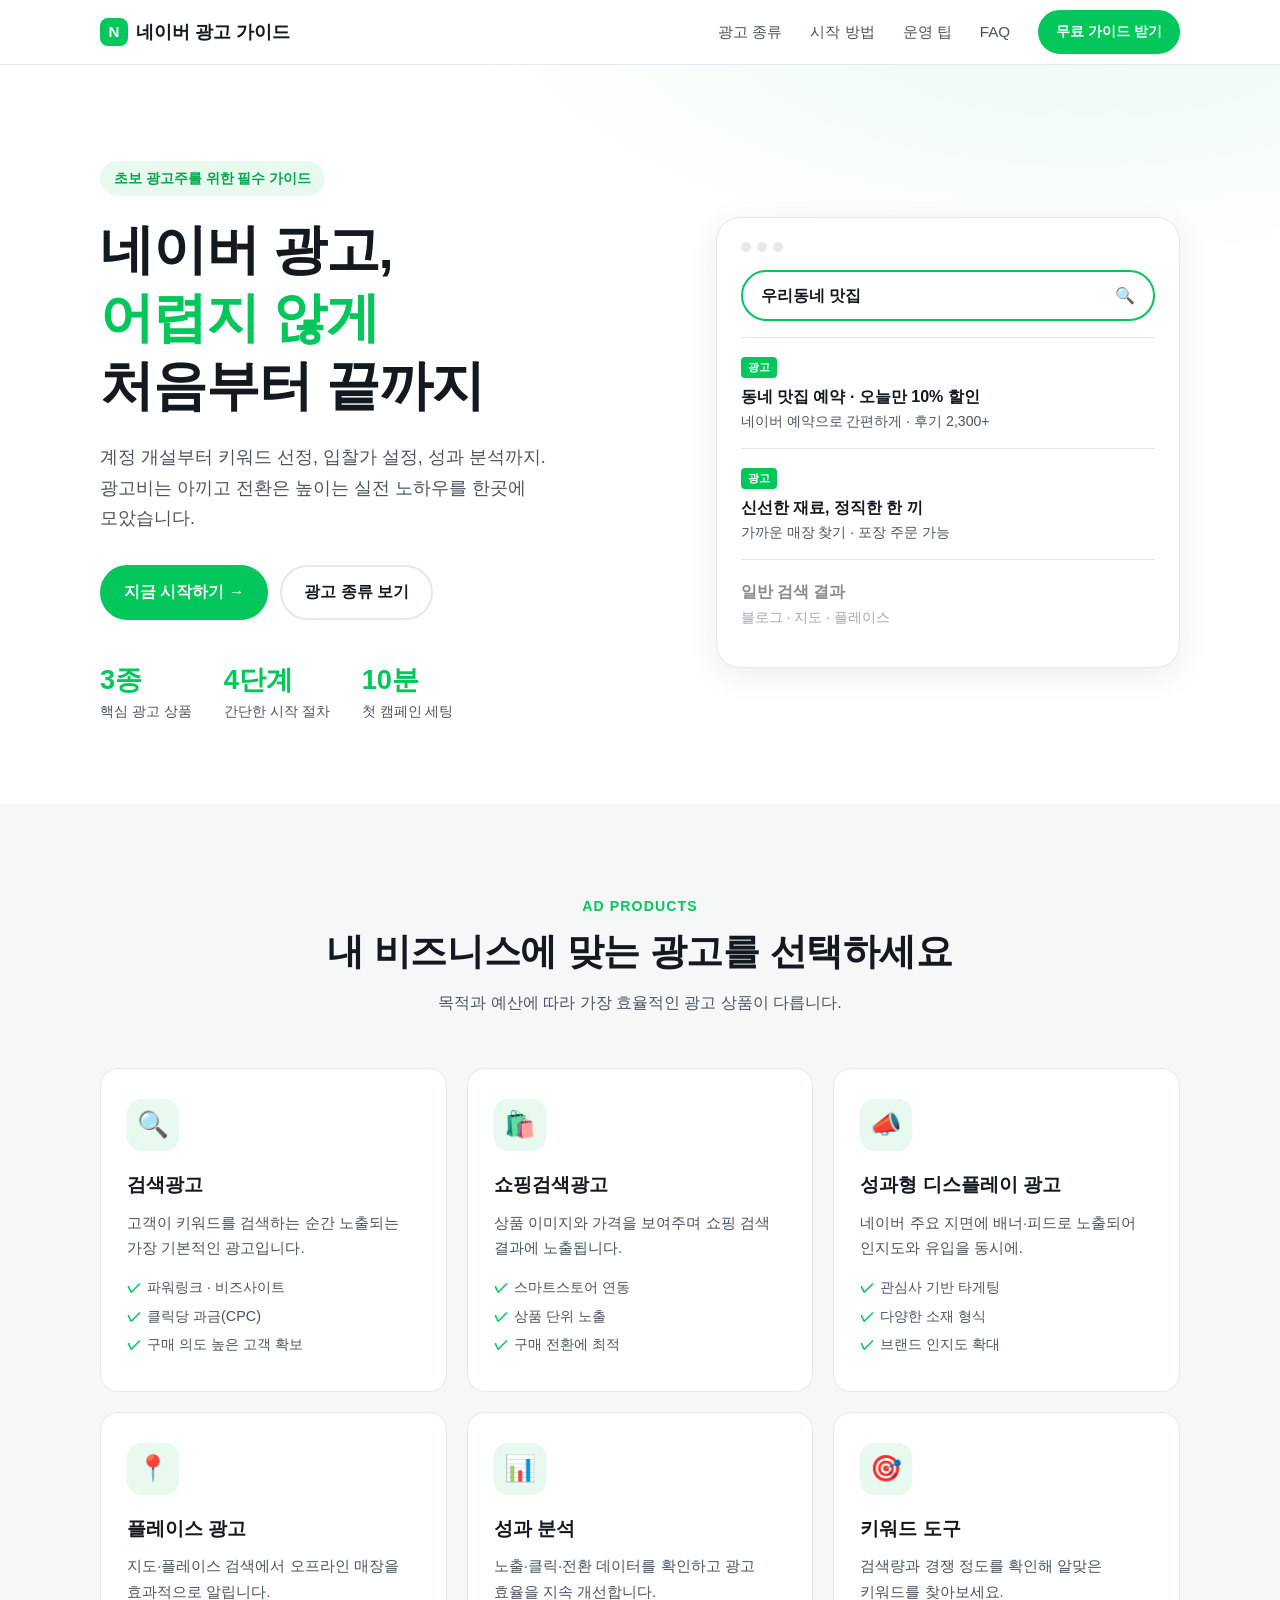
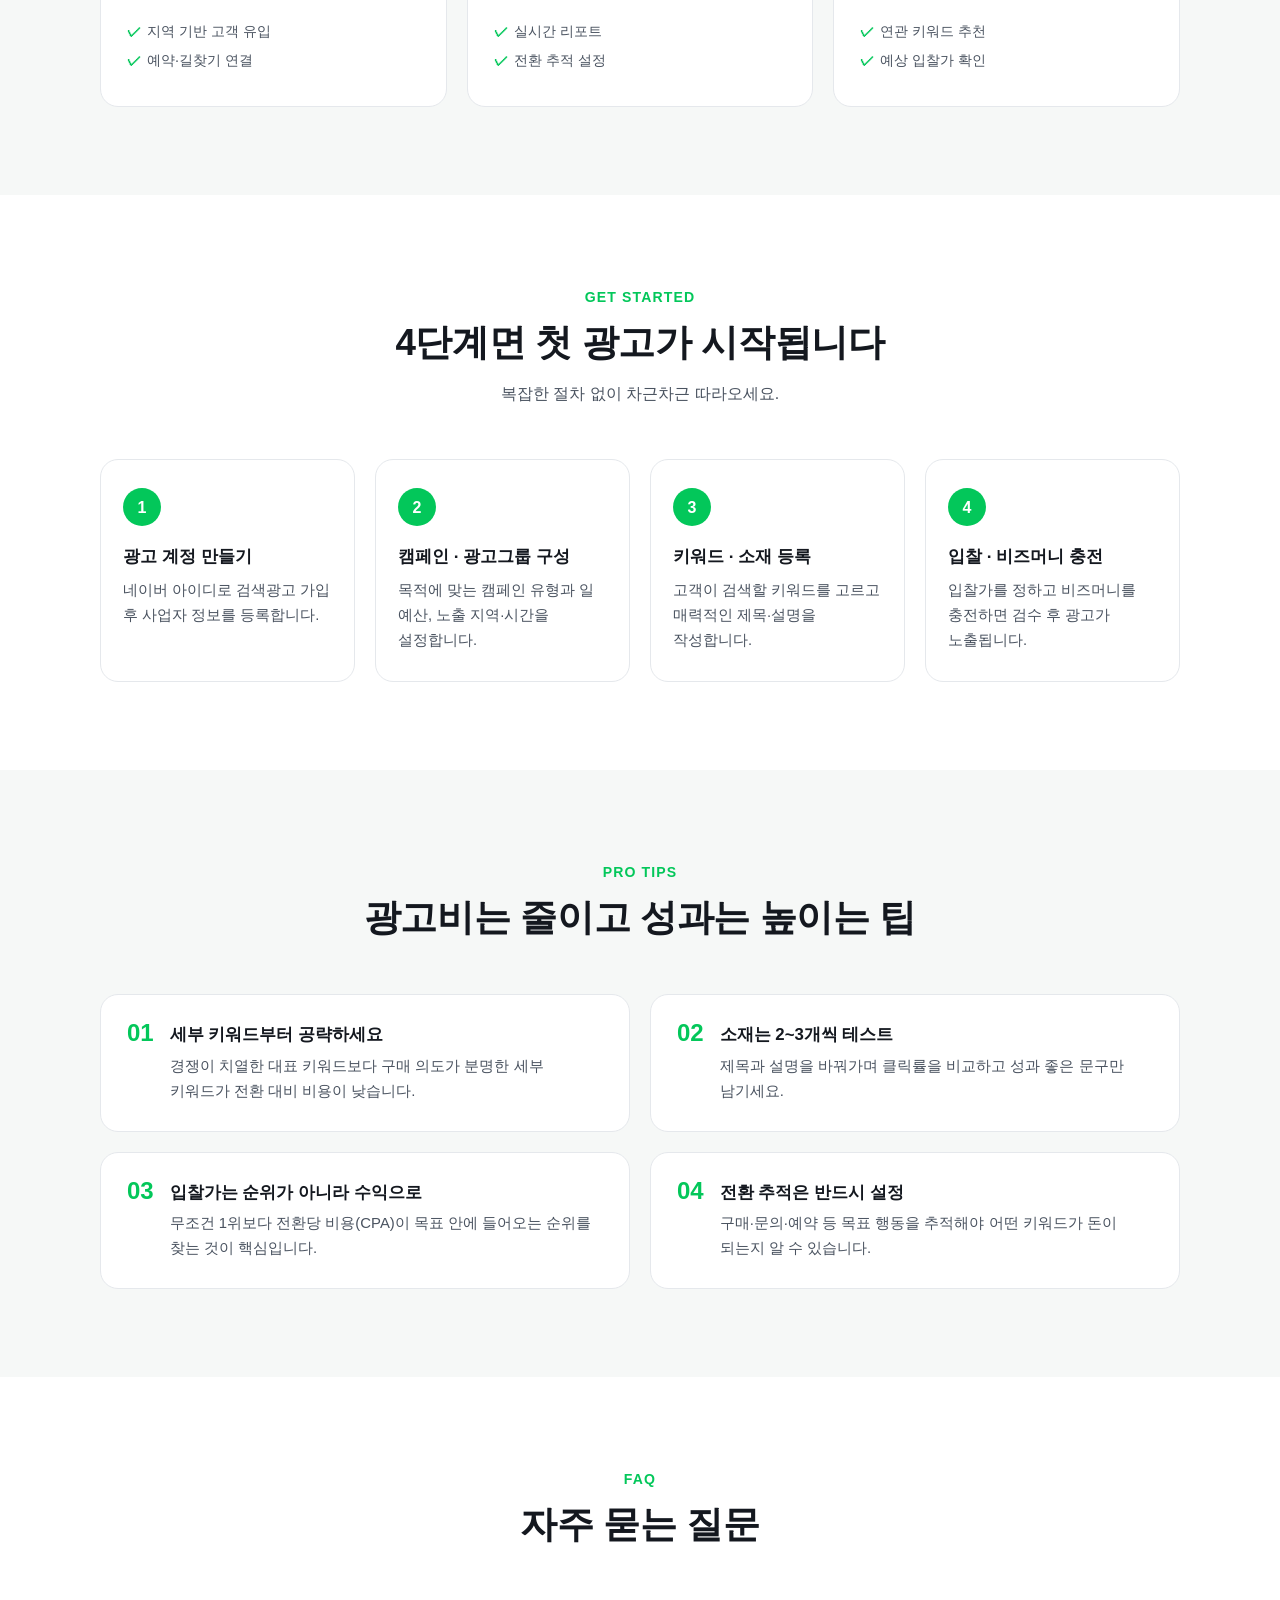
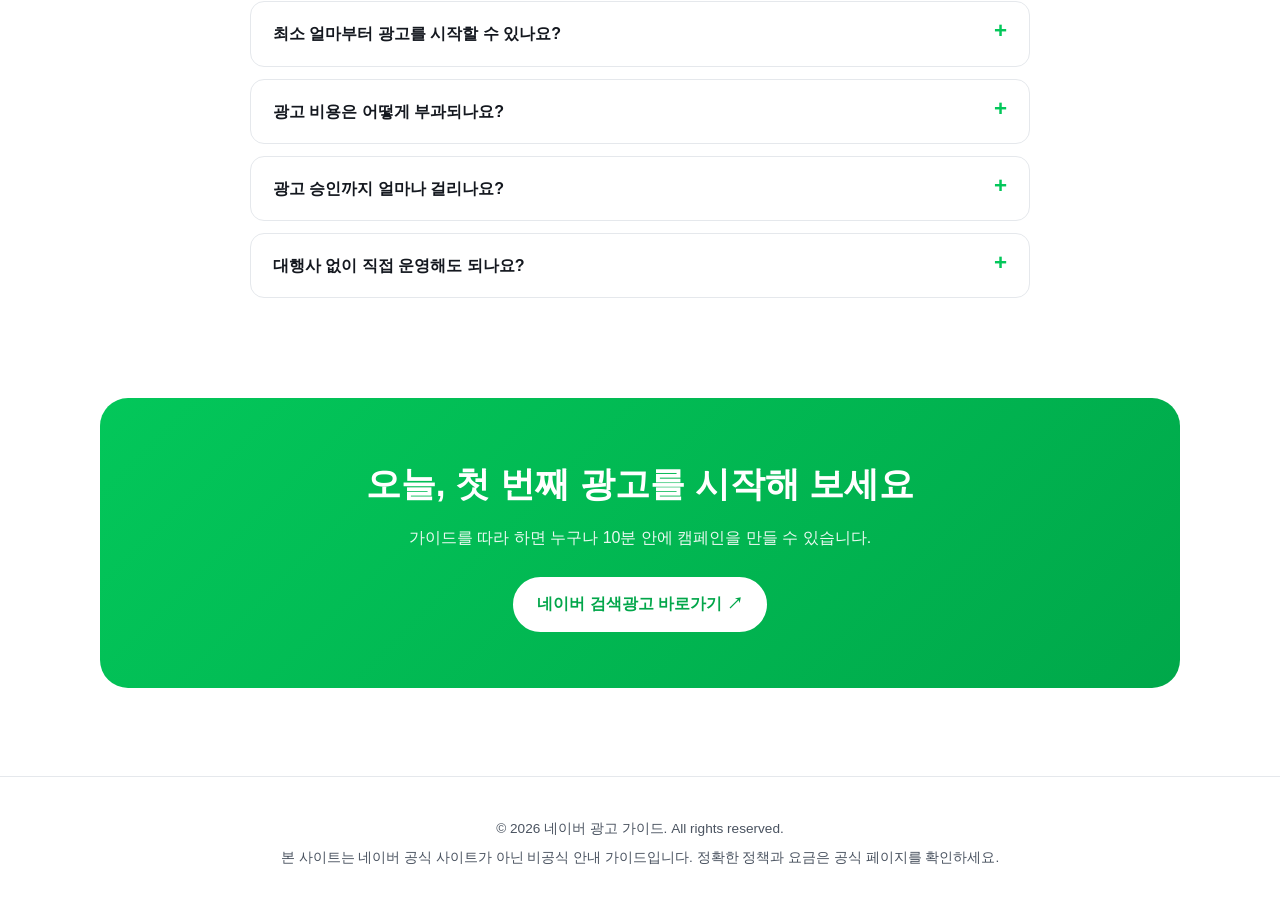
==== index.html @ fa9ff1dc "2nd" ====
<!doctype html>
<html lang="ko">
<head>
  <meta charset="utf-8">
  <meta name="viewport" content="width=device-width, initial-scale=1">
  <title>Naver Ads Guide | 처음 시작하는 광고 마케팅</title>
  <meta name="description" content="검색광고, 쇼핑검색광고, 성과형 디스플레이 광고까지. 네이버 광고를 처음 시작하는 분들을 위한 쉽고 빠른 가이드.">
  <meta property="og:title" content="네이버 광고 가이드">
  <meta property="og:description" content="계정 개설부터 키워드 설정, 입찰, 성과 분석까지 한 번에 정리했습니다.">
  <meta property="og:type" content="website">
  <style>
    :root {
      --green: #03c75a;
      --green-dark: #02a64a;
      --green-soft: #e8f9ef;
      --ink: #14181f;
      --ink-2: #4a5360;
      --line: #e5e8ec;
      --bg: #ffffff;
      --bg-alt: #f6f8f7;
      --card: #ffffff;
      --radius: 18px;
      --shadow: 0 8px 30px rgba(10, 40, 25, .08);
    }
    @media (prefers-color-scheme: dark) {
      :root {
        --green-soft: #0f2a1b;
        --ink: #f1f4f2;
        --ink-2: #aab3ad;
        --line: #26302a;
        --bg: #0d1210;
        --bg-alt: #121a16;
        --card: #161f1a;
        --shadow: 0 8px 30px rgba(0, 0, 0, .4);
      }
    }
    * { box-sizing: border-box; margin: 0; padding: 0; }
    html { scroll-behavior: smooth; scroll-padding-top: 72px; }
    body {
      font-family: -apple-system, BlinkMacSystemFont, "Pretendard", "Apple SD Gothic Neo", "Malgun Gothic", "Noto Sans KR", sans-serif;
      color: var(--ink);
      background: var(--bg);
      line-height: 1.7;
      word-break: keep-all;
      -webkit-font-smoothing: antialiased;
    }
    a { color: inherit; text-decoration: none; }
    .wrap { width: 100%; max-width: 1120px; margin: 0 auto; padding: 0 20px; }
    section { padding: 88px 0; }
    .alt { background: var(--bg-alt); }

    /* Header */
    header {
      position: sticky; top: 0; z-index: 50;
      background: color-mix(in srgb, var(--bg) 88%, transparent);
      backdrop-filter: blur(10px);
      border-bottom: 1px solid var(--line);
    }
    .nav { display: flex; align-items: center; justify-content: space-between; height: 64px; }
    .logo { font-weight: 800; font-size: 1.15rem; display: flex; align-items: center; gap: 8px; }
    .logo i {
      width: 28px; height: 28px; border-radius: 8px; background: var(--green);
      display: grid; place-items: center; color: #fff; font-style: normal; font-weight: 900; font-size: .95rem;
    }
    .menu { display: flex; align-items: center; gap: 28px; font-size: .95rem; color: var(--ink-2); }
    .menu a:hover { color: var(--green); }
    .btn {
      display: inline-flex; align-items: center; justify-content: center; gap: 6px;
      padding: 12px 22px; border-radius: 999px; font-weight: 700; font-size: .98rem;
      background: var(--green); color: #fff; border: 2px solid var(--green);
      transition: transform .15s, background .15s;
    }
    .btn:hover { background: var(--green-dark); border-color: var(--green-dark); transform: translateY(-2px); }
    .btn.ghost { background: transparent; color: var(--ink); border-color: var(--line); }
    .btn.ghost:hover { border-color: var(--green); color: var(--green); background: transparent; }
    .btn.sm { padding: 8px 16px; font-size: .88rem; }
    .toggle { display: none; background: none; border: 0; font-size: 1.6rem; color: var(--ink); cursor: pointer; }

    /* Hero */
    .hero { padding: 96px 0 80px; background:
      radial-gradient(900px 400px at 85% -10%, var(--green-soft), transparent 70%); }
    .hero-grid { display: grid; grid-template-columns: 1.1fr .9fr; gap: 48px; align-items: center; }
    .badge {
      display: inline-block; padding: 6px 14px; border-radius: 999px;
      background: var(--green-soft); color: var(--green-dark);
      font-weight: 700; font-size: .85rem; margin-bottom: 20px;
    }
    @media (prefers-color-scheme: dark) { .badge { color: var(--green); } }
    h1 { font-size: clamp(2rem, 5vw, 3.4rem); line-height: 1.25; letter-spacing: -.02em; font-weight: 800; }
    h1 em { font-style: normal; color: var(--green); }
    .lead { margin: 22px 0 32px; font-size: 1.12rem; color: var(--ink-2); max-width: 520px; }
    .cta { display: flex; flex-wrap: wrap; gap: 12px; }
    .stats { display: flex; gap: 32px; margin-top: 44px; flex-wrap: wrap; }
    .stats b { display: block; font-size: 1.7rem; color: var(--green); line-height: 1.2; }
    .stats span { font-size: .88rem; color: var(--ink-2); }

    .mock {
      background: var(--card); border: 1px solid var(--line); border-radius: 24px;
      box-shadow: var(--shadow); padding: 24px;
    }
    .mock-bar { display: flex; gap: 6px; margin-bottom: 18px; }
    .mock-bar span { width: 10px; height: 10px; border-radius: 50%; background: var(--line); }
    .search {
      display: flex; align-items: center; gap: 10px; border: 2px solid var(--green);
      border-radius: 999px; padding: 10px 18px; font-weight: 600; margin-bottom: 16px;
    }
    .search i { margin-left: auto; color: var(--green); font-style: normal; }
    .ad { padding: 14px 0; border-top: 1px solid var(--line); }
    .ad small { display: inline-block; font-size: .7rem; font-weight: 700; color: #fff; background: var(--green); padding: 1px 7px; border-radius: 4px; margin-right: 6px; }
    .ad strong { display: block; margin-top: 4px; }
    .ad p { font-size: .88rem; color: var(--ink-2); }
    .ad.dim strong, .ad.dim p { opacity: .5; }

    /* Section heads */
    .head { text-align: center; max-width: 640px; margin: 0 auto 52px; }
    .head .tag { color: var(--green); font-weight: 800; font-size: .88rem; letter-spacing: .08em; }
    .head h2 { font-size: clamp(1.6rem, 3.6vw, 2.3rem); line-height: 1.35; margin: 8px 0 12px; letter-spacing: -.01em; }
    .head p { color: var(--ink-2); }

    /* Cards */
    .grid3 { display: grid; grid-template-columns: repeat(3, 1fr); gap: 20px; }
    .card {
      background: var(--card); border: 1px solid var(--line); border-radius: var(--radius);
      padding: 30px 26px; transition: transform .2s, box-shadow .2s, border-color .2s;
    }
    .card:hover { transform: translateY(-6px); box-shadow: var(--shadow); border-color: var(--green); }
    .icon {
      width: 52px; height: 52px; border-radius: 14px; background: var(--green-soft);
      display: grid; place-items: center; font-size: 1.6rem; margin-bottom: 18px;
    }
    .card h3 { font-size: 1.2rem; margin-bottom: 8px; }
    .card p { color: var(--ink-2); font-size: .95rem; }
    .card ul { margin-top: 14px; list-style: none; font-size: .9rem; color: var(--ink-2); }
    .card li { padding-left: 20px; position: relative; margin-bottom: 4px; }
    .card li::before { content: "✓"; position: absolute; left: 0; color: var(--green); font-weight: 800; }

    /* Steps */
    .steps { display: grid; grid-template-columns: repeat(4, 1fr); gap: 20px; counter-reset: s; }
    .step { position: relative; padding: 28px 22px; border-radius: var(--radius); background: var(--card); border: 1px solid var(--line); }
    .step::before {
      counter-increment: s; content: counter(s);
      width: 38px; height: 38px; border-radius: 50%; background: var(--green); color: #fff;
      display: grid; place-items: center; font-weight: 800; margin-bottom: 16px;
    }
    .step h3 { font-size: 1.08rem; margin-bottom: 6px; }
    .step p { font-size: .92rem; color: var(--ink-2); }

    /* Tips */
    .tips { display: grid; grid-template-columns: repeat(2, 1fr); gap: 20px; }
    .tip { display: flex; gap: 16px; padding: 26px; border-radius: var(--radius); background: var(--card); border: 1px solid var(--line); }
    .tip b { color: var(--green); font-size: 1.5rem; line-height: 1; }
    .tip h3 { font-size: 1.05rem; margin-bottom: 4px; }
    .tip p { font-size: .93rem; color: var(--ink-2); }

    /* FAQ */
    .faq { max-width: 780px; margin: 0 auto; }
    details { background: var(--card); border: 1px solid var(--line); border-radius: 14px; margin-bottom: 12px; padding: 0 22px; }
    summary { cursor: pointer; padding: 18px 0; font-weight: 700; list-style: none; display: flex; justify-content: space-between; gap: 12px; }
    summary::-webkit-details-marker { display: none; }
    summary::after { content: "+"; color: var(--green); font-size: 1.4rem; line-height: 1; }
    details[open] summary::after { content: "−"; }
    details p { padding-bottom: 18px; color: var(--ink-2); font-size: .95rem; }

    /* CTA band */
    .band {
      background: linear-gradient(135deg, var(--green), #00a84a); color: #fff;
      border-radius: 28px; padding: 56px 32px; text-align: center;
    }
    .band h2 { font-size: clamp(1.5rem, 3.4vw, 2.2rem); margin-bottom: 10px; }
    .band p { opacity: .92; margin-bottom: 26px; }
    .band .btn { background: #fff; color: var(--green-dark); border-color: #fff; }

    footer { padding: 40px 0; border-top: 1px solid var(--line); color: var(--ink-2); font-size: .85rem; text-align: center; }
    footer p + p { margin-top: 6px; }

    /* Tablet */
    @media (max-width: 960px) {
      section { padding: 68px 0; }
      .hero-grid { grid-template-columns: 1fr; }
      .grid3 { grid-template-columns: repeat(2, 1fr); }
      .steps { grid-template-columns: repeat(2, 1fr); }
    }
    /* Mobile */
    @media (max-width: 640px) {
      section { padding: 52px 0; }
      .hero { padding: 56px 0 48px; }
      .toggle { display: block; }
      .menu {
        display: none; position: absolute; top: 64px; left: 0; right: 0;
        flex-direction: column; align-items: stretch; gap: 0;
        background: var(--bg); border-bottom: 1px solid var(--line); padding: 8px 20px 16px;
      }
      .menu.open { display: flex; }
      .menu a { padding: 12px 0; }
      .grid3, .steps, .tips { grid-template-columns: 1fr; }
      .stats { gap: 22px; }
      .cta .btn { flex: 1 1 100%; }
      .band { padding: 40px 20px; border-radius: 20px; }
    }
    @media (prefers-reduced-motion: reduce) { * { transition: none !important; scroll-behavior: auto !important; } }
  </style>
</head>
<body>

<header>
  <div class="wrap nav">
    <a class="logo" href="#top"><i>N</i> 네이버 광고 가이드</a>
    <button class="toggle" aria-label="메뉴 열기" aria-expanded="false" id="toggle">☰</button>
    <nav class="menu" id="menu">
      <a href="#types">광고 종류</a>
      <a href="#steps">시작 방법</a>
      <a href="#tips">운영 팁</a>
      <a href="#faq">FAQ</a>
      <a class="btn sm" href="#start">무료 가이드 받기</a>
    </nav>
  </div>
</header>

<main id="top">
  <section class="hero">
    <div class="wrap hero-grid">
      <div>
        <span class="badge">초보 광고주를 위한 필수 가이드</span>
        <h1>네이버 광고,<br><em>어렵지 않게</em><br>처음부터 끝까지</h1>
        <p class="lead">계정 개설부터 키워드 선정, 입찰가 설정, 성과 분석까지. 광고비는 아끼고 전환은 높이는 실전 노하우를 한곳에 모았습니다.</p>
        <div class="cta">
          <a class="btn" href="#steps">지금 시작하기 →</a>
          <a class="btn ghost" href="#types">광고 종류 보기</a>
        </div>
        <div class="stats">
          <div><b>3종</b><span>핵심 광고 상품</span></div>
          <div><b>4단계</b><span>간단한 시작 절차</span></div>
          <div><b>10분</b><span>첫 캠페인 세팅</span></div>
        </div>
      </div>
      <div class="mock" aria-hidden="true">
        <div class="mock-bar"><span></span><span></span><span></span></div>
        <div class="search">우리동네 맛집 <i>🔍</i></div>
        <div class="ad"><small>광고</small><strong>동네 맛집 예약 · 오늘만 10% 할인</strong><p>네이버 예약으로 간편하게 · 후기 2,300+</p></div>
        <div class="ad"><small>광고</small><strong>신선한 재료, 정직한 한 끼</strong><p>가까운 매장 찾기 · 포장 주문 가능</p></div>
        <div class="ad dim"><strong>일반 검색 결과</strong><p>블로그 · 지도 · 플레이스</p></div>
      </div>
    </div>
  </section>

  <section id="types" class="alt">
    <div class="wrap">
      <div class="head">
        <span class="tag">AD PRODUCTS</span>
        <h2>내 비즈니스에 맞는 광고를 선택하세요</h2>
        <p>목적과 예산에 따라 가장 효율적인 광고 상품이 다릅니다.</p>
      </div>
      <div class="grid3">
        <article class="card">
          <div class="icon">🔍</div>
          <h3>검색광고</h3>
          <p>고객이 키워드를 검색하는 순간 노출되는 가장 기본적인 광고입니다.</p>
          <ul><li>파워링크 · 비즈사이트</li><li>클릭당 과금(CPC)</li><li>구매 의도 높은 고객 확보</li></ul>
        </article>
        <article class="card">
          <div class="icon">🛍️</div>
          <h3>쇼핑검색광고</h3>
          <p>상품 이미지와 가격을 보여주며 쇼핑 검색 결과에 노출됩니다.</p>
          <ul><li>스마트스토어 연동</li><li>상품 단위 노출</li><li>구매 전환에 최적</li></ul>
        </article>
        <article class="card">
          <div class="icon">📣</div>
          <h3>성과형 디스플레이 광고</h3>
          <p>네이버 주요 지면에 배너·피드로 노출되어 인지도와 유입을 동시에.</p>
          <ul><li>관심사 기반 타게팅</li><li>다양한 소재 형식</li><li>브랜드 인지도 확대</li></ul>
        </article>
        <article class="card">
          <div class="icon">📍</div>
          <h3>플레이스 광고</h3>
          <p>지도·플레이스 검색에서 오프라인 매장을 효과적으로 알립니다.</p>
          <ul><li>지역 기반 고객 유입</li><li>예약·길찾기 연결</li></ul>
        </article>
        <article class="card">
          <div class="icon">📊</div>
          <h3>성과 분석</h3>
          <p>노출·클릭·전환 데이터를 확인하고 광고 효율을 지속 개선합니다.</p>
          <ul><li>실시간 리포트</li><li>전환 추적 설정</li></ul>
        </article>
        <article class="card">
          <div class="icon">🎯</div>
          <h3>키워드 도구</h3>
          <p>검색량과 경쟁 정도를 확인해 알맞은 키워드를 찾아보세요.</p>
          <ul><li>연관 키워드 추천</li><li>예상 입찰가 확인</li></ul>
        </article>
      </div>
    </div>
  </section>

  <section id="steps">
    <div class="wrap">
      <div class="head">
        <span class="tag">GET STARTED</span>
        <h2>4단계면 첫 광고가 시작됩니다</h2>
        <p>복잡한 절차 없이 차근차근 따라오세요.</p>
      </div>
      <div class="steps">
        <div class="step"><h3>광고 계정 만들기</h3><p>네이버 아이디로 검색광고 가입 후 사업자 정보를 등록합니다.</p></div>
        <div class="step"><h3>캠페인 · 광고그룹 구성</h3><p>목적에 맞는 캠페인 유형과 일 예산, 노출 지역·시간을 설정합니다.</p></div>
        <div class="step"><h3>키워드 · 소재 등록</h3><p>고객이 검색할 키워드를 고르고 매력적인 제목·설명을 작성합니다.</p></div>
        <div class="step"><h3>입찰 · 비즈머니 충전</h3><p>입찰가를 정하고 비즈머니를 충전하면 검수 후 광고가 노출됩니다.</p></div>
      </div>
    </div>
  </section>

  <section id="tips" class="alt">
    <div class="wrap">
      <div class="head">
        <span class="tag">PRO TIPS</span>
        <h2>광고비는 줄이고 성과는 높이는 팁</h2>
      </div>
      <div class="tips">
        <div class="tip"><b>01</b><div><h3>세부 키워드부터 공략하세요</h3><p>경쟁이 치열한 대표 키워드보다 구매 의도가 분명한 세부 키워드가 전환 대비 비용이 낮습니다.</p></div></div>
        <div class="tip"><b>02</b><div><h3>소재는 2~3개씩 테스트</h3><p>제목과 설명을 바꿔가며 클릭률을 비교하고 성과 좋은 문구만 남기세요.</p></div></div>
        <div class="tip"><b>03</b><div><h3>입찰가는 순위가 아니라 수익으로</h3><p>무조건 1위보다 전환당 비용(CPA)이 목표 안에 들어오는 순위를 찾는 것이 핵심입니다.</p></div></div>
        <div class="tip"><b>04</b><div><h3>전환 추적은 반드시 설정</h3><p>구매·문의·예약 등 목표 행동을 추적해야 어떤 키워드가 돈이 되는지 알 수 있습니다.</p></div></div>
      </div>
    </div>
  </section>

  <section id="faq">
    <div class="wrap">
      <div class="head">
        <span class="tag">FAQ</span>
        <h2>자주 묻는 질문</h2>
      </div>
      <div class="faq">
        <details><summary>최소 얼마부터 광고를 시작할 수 있나요?</summary><p>일 예산을 직접 설정할 수 있어 소액으로도 시작할 수 있습니다. 비즈머니 충전 최소 금액과 상품별 조건은 네이버 광고 공식 안내에서 확인해 주세요.</p></details>
        <details><summary>광고 비용은 어떻게 부과되나요?</summary><p>검색광고는 일반적으로 광고가 클릭될 때만 비용이 발생하는 CPC 방식입니다. 노출만으로는 비용이 청구되지 않습니다.</p></details>
        <details><summary>광고 승인까지 얼마나 걸리나요?</summary><p>등록한 소재는 검수를 거쳐 노출됩니다. 업종이나 문구에 따라 소요 시간이 다를 수 있습니다.</p></details>
        <details><summary>대행사 없이 직접 운영해도 되나요?</summary><p>충분히 가능합니다. 이 가이드의 기본 절차를 따라 작게 시작하고, 데이터를 보며 점차 확장해 보세요.</p></details>
      </div>
    </div>
  </section>

  <section id="start" style="padding-top:0">
    <div class="wrap">
      <div class="band">
        <h2>오늘, 첫 번째 광고를 시작해 보세요</h2>
        <p>가이드를 따라 하면 누구나 10분 안에 캠페인을 만들 수 있습니다.</p>
        <a class="btn" href="https://searchad.naver.com" target="_blank" rel="noopener">네이버 검색광고 바로가기 ↗</a>
      </div>
    </div>
  </section>
</main>

<footer>
  <div class="wrap">
    <p>© 2026 네이버 광고 가이드. All rights reserved.</p>
    <p>본 사이트는 네이버 공식 사이트가 아닌 비공식 안내 가이드입니다. 정확한 정책과 요금은 공식 페이지를 확인하세요.</p>
  </div>
</footer>

<script>
  const t = document.getElementById('toggle'), m = document.getElementById('menu');
  t.addEventListener('click', () => {
    const open = m.classList.toggle('open');
    t.setAttribute('aria-expanded', open);
    t.textContent = open ? '✕' : '☰';
  });
  m.addEventListener('click', e => {
    if (e.target.tagName === 'A') { m.classList.remove('open'); t.textContent = '☰'; t.setAttribute('aria-expanded', false); }
  });
</script>
</body>
</html>
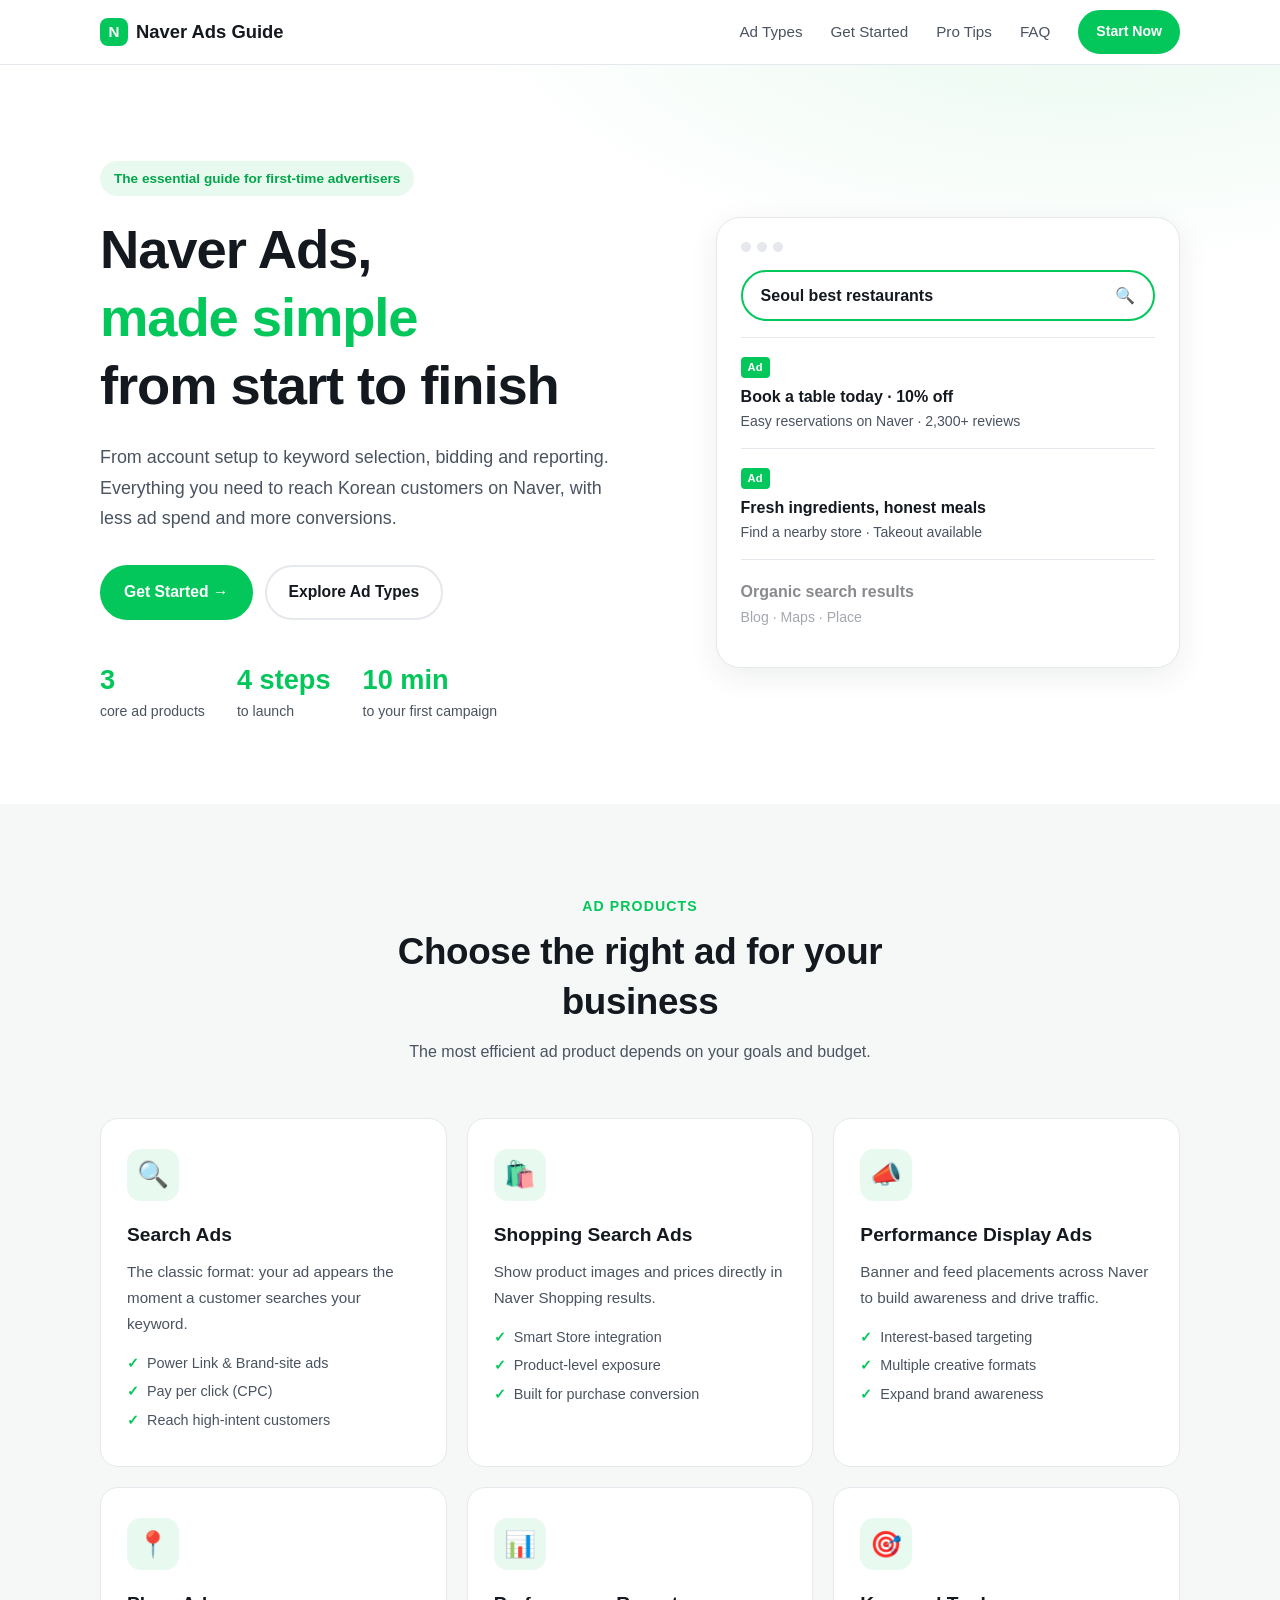
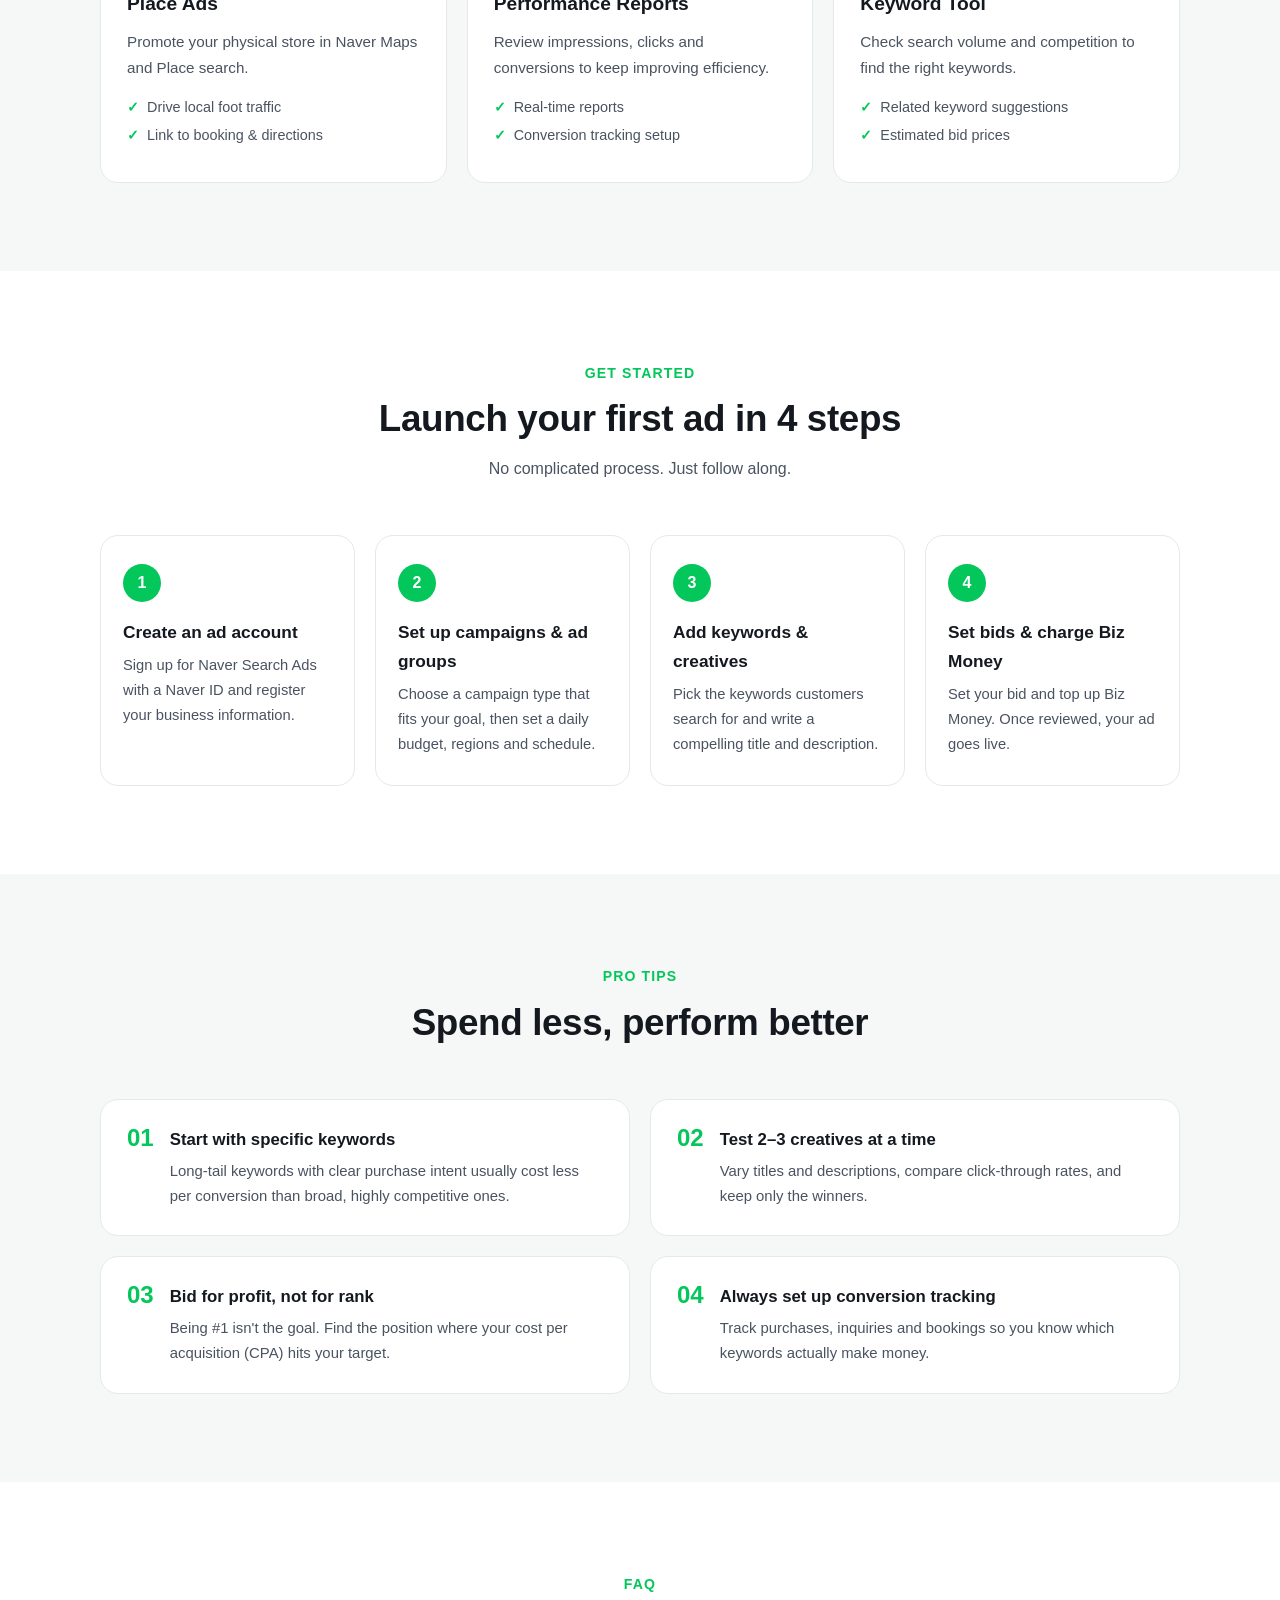
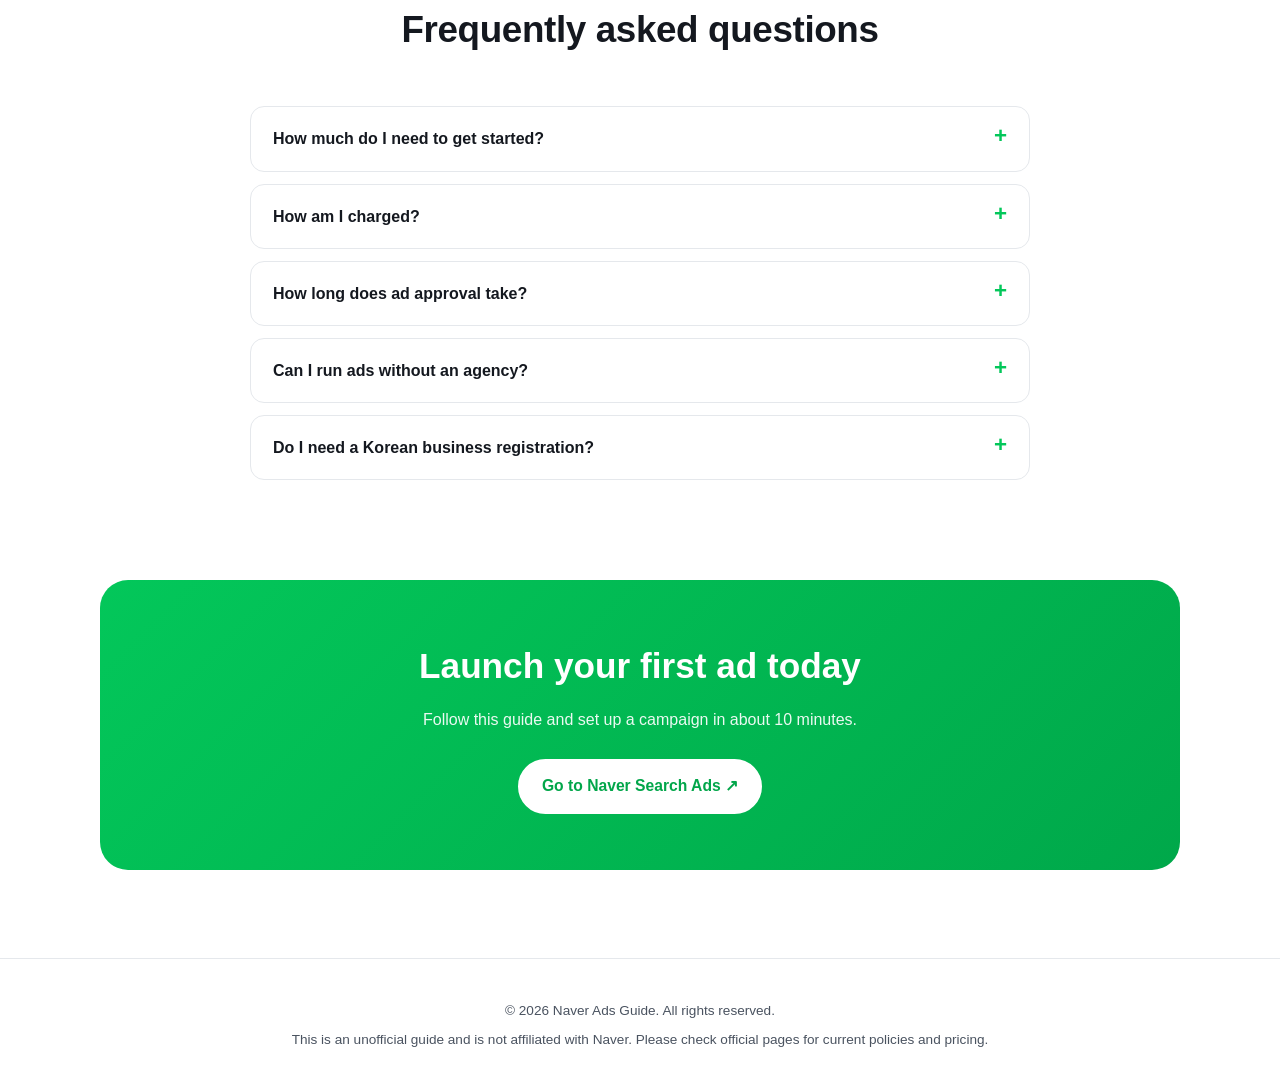
==== commit e47dad42: "english" ====
--- a/index.html
+++ b/index.html
@@ -1,12 +1,12 @@
 <!doctype html>
-<html lang="ko">
+<html lang="en">
 <head>
   <meta charset="utf-8">
   <meta name="viewport" content="width=device-width, initial-scale=1">
-  <title>Naver Ads Guide | 처음 시작하는 광고 마케팅</title>
-  <meta name="description" content="검색광고, 쇼핑검색광고, 성과형 디스플레이 광고까지. 네이버 광고를 처음 시작하는 분들을 위한 쉽고 빠른 가이드.">
-  <meta property="og:title" content="네이버 광고 가이드">
-  <meta property="og:description" content="계정 개설부터 키워드 설정, 입찰, 성과 분석까지 한 번에 정리했습니다.">
+  <title>Naver Ads Guide | Getting Started with Advertising in Korea</title>
+  <meta name="description" content="A beginner-friendly guide to Naver advertising: Search Ads, Shopping Ads, Display Ads and Place Ads, from account setup to performance analysis.">
+  <meta property="og:title" content="Naver Ads Guide">
+  <meta property="og:description" content="Reach Korean customers on Naver. Account setup, keywords, bidding and reporting in one guide.">
   <meta property="og:type" content="website">
   <style>
     :root {
@@ -37,11 +37,11 @@
     * { box-sizing: border-box; margin: 0; padding: 0; }
     html { scroll-behavior: smooth; scroll-padding-top: 72px; }
     body {
-      font-family: -apple-system, BlinkMacSystemFont, "Pretendard", "Apple SD Gothic Neo", "Malgun Gothic", "Noto Sans KR", sans-serif;
+      font-family: -apple-system, BlinkMacSystemFont, "Segoe UI", Roboto, "Helvetica Neue", Arial, "Apple SD Gothic Neo", "Malgun Gothic", sans-serif;
       color: var(--ink);
       background: var(--bg);
       line-height: 1.7;
-      word-break: keep-all;
+      
       -webkit-font-smoothing: antialiased;
     }
     a { color: inherit; text-decoration: none; }
@@ -204,14 +204,14 @@
 
 <header>
   <div class="wrap nav">
-    <a class="logo" href="#top"><i>N</i> 네이버 광고 가이드</a>
-    <button class="toggle" aria-label="메뉴 열기" aria-expanded="false" id="toggle">☰</button>
+    <a class="logo" href="#top"><i>N</i> Naver Ads Guide</a>
+    <button class="toggle" aria-label="Open menu" aria-expanded="false" id="toggle">☰</button>
     <nav class="menu" id="menu">
-      <a href="#types">광고 종류</a>
-      <a href="#steps">시작 방법</a>
-      <a href="#tips">운영 팁</a>
+      <a href="#types">Ad Types</a>
+      <a href="#steps">Get Started</a>
+      <a href="#tips">Pro Tips</a>
       <a href="#faq">FAQ</a>
-      <a class="btn sm" href="#start">무료 가이드 받기</a>
+      <a class="btn sm" href="#start">Start Now</a>
     </nav>
   </div>
 </header>
@@ -220,25 +220,25 @@
   <section class="hero">
     <div class="wrap hero-grid">
       <div>
-        <span class="badge">초보 광고주를 위한 필수 가이드</span>
-        <h1>네이버 광고,<br><em>어렵지 않게</em><br>처음부터 끝까지</h1>
-        <p class="lead">계정 개설부터 키워드 선정, 입찰가 설정, 성과 분석까지. 광고비는 아끼고 전환은 높이는 실전 노하우를 한곳에 모았습니다.</p>
+        <span class="badge">The essential guide for first-time advertisers</span>
+        <h1>Naver Ads,<br><em>made simple</em><br>from start to finish</h1>
+        <p class="lead">From account setup to keyword selection, bidding and reporting. Everything you need to reach Korean customers on Naver, with less ad spend and more conversions.</p>
         <div class="cta">
-          <a class="btn" href="#steps">지금 시작하기 →</a>
-          <a class="btn ghost" href="#types">광고 종류 보기</a>
+          <a class="btn" href="#steps">Get Started →</a>
+          <a class="btn ghost" href="#types">Explore Ad Types</a>
         </div>
         <div class="stats">
-          <div><b>3종</b><span>핵심 광고 상품</span></div>
-          <div><b>4단계</b><span>간단한 시작 절차</span></div>
-          <div><b>10분</b><span>첫 캠페인 세팅</span></div>
+          <div><b>3</b><span>core ad products</span></div>
+          <div><b>4 steps</b><span>to launch</span></div>
+          <div><b>10 min</b><span>to your first campaign</span></div>
         </div>
       </div>
       <div class="mock" aria-hidden="true">
         <div class="mock-bar"><span></span><span></span><span></span></div>
-        <div class="search">우리동네 맛집 <i>🔍</i></div>
-        <div class="ad"><small>광고</small><strong>동네 맛집 예약 · 오늘만 10% 할인</strong><p>네이버 예약으로 간편하게 · 후기 2,300+</p></div>
-        <div class="ad"><small>광고</small><strong>신선한 재료, 정직한 한 끼</strong><p>가까운 매장 찾기 · 포장 주문 가능</p></div>
-        <div class="ad dim"><strong>일반 검색 결과</strong><p>블로그 · 지도 · 플레이스</p></div>
+        <div class="search">Seoul best restaurants <i>🔍</i></div>
+        <div class="ad"><small>Ad</small><strong>Book a table today · 10% off</strong><p>Easy reservations on Naver · 2,300+ reviews</p></div>
+        <div class="ad"><small>Ad</small><strong>Fresh ingredients, honest meals</strong><p>Find a nearby store · Takeout available</p></div>
+        <div class="ad dim"><strong>Organic search results</strong><p>Blog · Maps · Place</p></div>
       </div>
     </div>
   </section>
@@ -247,45 +247,45 @@
     <div class="wrap">
       <div class="head">
         <span class="tag">AD PRODUCTS</span>
-        <h2>내 비즈니스에 맞는 광고를 선택하세요</h2>
-        <p>목적과 예산에 따라 가장 효율적인 광고 상품이 다릅니다.</p>
+        <h2>Choose the right ad for your business</h2>
+        <p>The most efficient ad product depends on your goals and budget.</p>
       </div>
       <div class="grid3">
         <article class="card">
           <div class="icon">🔍</div>
-          <h3>검색광고</h3>
-          <p>고객이 키워드를 검색하는 순간 노출되는 가장 기본적인 광고입니다.</p>
-          <ul><li>파워링크 · 비즈사이트</li><li>클릭당 과금(CPC)</li><li>구매 의도 높은 고객 확보</li></ul>
+          <h3>Search Ads</h3>
+          <p>The classic format: your ad appears the moment a customer searches your keyword.</p>
+          <ul><li>Power Link &amp; Brand-site ads</li><li>Pay per click (CPC)</li><li>Reach high-intent customers</li></ul>
         </article>
         <article class="card">
           <div class="icon">🛍️</div>
-          <h3>쇼핑검색광고</h3>
-          <p>상품 이미지와 가격을 보여주며 쇼핑 검색 결과에 노출됩니다.</p>
-          <ul><li>스마트스토어 연동</li><li>상품 단위 노출</li><li>구매 전환에 최적</li></ul>
+          <h3>Shopping Search Ads</h3>
+          <p>Show product images and prices directly in Naver Shopping results.</p>
+          <ul><li>Smart Store integration</li><li>Product-level exposure</li><li>Built for purchase conversion</li></ul>
         </article>
         <article class="card">
           <div class="icon">📣</div>
-          <h3>성과형 디스플레이 광고</h3>
-          <p>네이버 주요 지면에 배너·피드로 노출되어 인지도와 유입을 동시에.</p>
-          <ul><li>관심사 기반 타게팅</li><li>다양한 소재 형식</li><li>브랜드 인지도 확대</li></ul>
+          <h3>Performance Display Ads</h3>
+          <p>Banner and feed placements across Naver to build awareness and drive traffic.</p>
+          <ul><li>Interest-based targeting</li><li>Multiple creative formats</li><li>Expand brand awareness</li></ul>
         </article>
         <article class="card">
           <div class="icon">📍</div>
-          <h3>플레이스 광고</h3>
-          <p>지도·플레이스 검색에서 오프라인 매장을 효과적으로 알립니다.</p>
-          <ul><li>지역 기반 고객 유입</li><li>예약·길찾기 연결</li></ul>
+          <h3>Place Ads</h3>
+          <p>Promote your physical store in Naver Maps and Place search.</p>
+          <ul><li>Drive local foot traffic</li><li>Link to booking &amp; directions</li></ul>
         </article>
         <article class="card">
           <div class="icon">📊</div>
-          <h3>성과 분석</h3>
-          <p>노출·클릭·전환 데이터를 확인하고 광고 효율을 지속 개선합니다.</p>
-          <ul><li>실시간 리포트</li><li>전환 추적 설정</li></ul>
+          <h3>Performance Reports</h3>
+          <p>Review impressions, clicks and conversions to keep improving efficiency.</p>
+          <ul><li>Real-time reports</li><li>Conversion tracking setup</li></ul>
         </article>
         <article class="card">
           <div class="icon">🎯</div>
-          <h3>키워드 도구</h3>
-          <p>검색량과 경쟁 정도를 확인해 알맞은 키워드를 찾아보세요.</p>
-          <ul><li>연관 키워드 추천</li><li>예상 입찰가 확인</li></ul>
+          <h3>Keyword Tool</h3>
+          <p>Check search volume and competition to find the right keywords.</p>
+          <ul><li>Related keyword suggestions</li><li>Estimated bid prices</li></ul>
         </article>
       </div>
     </div>
@@ -295,14 +295,14 @@
     <div class="wrap">
       <div class="head">
         <span class="tag">GET STARTED</span>
-        <h2>4단계면 첫 광고가 시작됩니다</h2>
-        <p>복잡한 절차 없이 차근차근 따라오세요.</p>
+        <h2>Launch your first ad in 4 steps</h2>
+        <p>No complicated process. Just follow along.</p>
       </div>
       <div class="steps">
-        <div class="step"><h3>광고 계정 만들기</h3><p>네이버 아이디로 검색광고 가입 후 사업자 정보를 등록합니다.</p></div>
-        <div class="step"><h3>캠페인 · 광고그룹 구성</h3><p>목적에 맞는 캠페인 유형과 일 예산, 노출 지역·시간을 설정합니다.</p></div>
-        <div class="step"><h3>키워드 · 소재 등록</h3><p>고객이 검색할 키워드를 고르고 매력적인 제목·설명을 작성합니다.</p></div>
-        <div class="step"><h3>입찰 · 비즈머니 충전</h3><p>입찰가를 정하고 비즈머니를 충전하면 검수 후 광고가 노출됩니다.</p></div>
+        <div class="step"><h3>Create an ad account</h3><p>Sign up for Naver Search Ads with a Naver ID and register your business information.</p></div>
+        <div class="step"><h3>Set up campaigns &amp; ad groups</h3><p>Choose a campaign type that fits your goal, then set a daily budget, regions and schedule.</p></div>
+        <div class="step"><h3>Add keywords &amp; creatives</h3><p>Pick the keywords customers search for and write a compelling title and description.</p></div>
+        <div class="step"><h3>Set bids &amp; charge Biz Money</h3><p>Set your bid and top up Biz Money. Once reviewed, your ad goes live.</p></div>
       </div>
     </div>
   </section>
@@ -311,13 +311,13 @@
     <div class="wrap">
       <div class="head">
         <span class="tag">PRO TIPS</span>
-        <h2>광고비는 줄이고 성과는 높이는 팁</h2>
+        <h2>Spend less, perform better</h2>
       </div>
       <div class="tips">
-        <div class="tip"><b>01</b><div><h3>세부 키워드부터 공략하세요</h3><p>경쟁이 치열한 대표 키워드보다 구매 의도가 분명한 세부 키워드가 전환 대비 비용이 낮습니다.</p></div></div>
-        <div class="tip"><b>02</b><div><h3>소재는 2~3개씩 테스트</h3><p>제목과 설명을 바꿔가며 클릭률을 비교하고 성과 좋은 문구만 남기세요.</p></div></div>
-        <div class="tip"><b>03</b><div><h3>입찰가는 순위가 아니라 수익으로</h3><p>무조건 1위보다 전환당 비용(CPA)이 목표 안에 들어오는 순위를 찾는 것이 핵심입니다.</p></div></div>
-        <div class="tip"><b>04</b><div><h3>전환 추적은 반드시 설정</h3><p>구매·문의·예약 등 목표 행동을 추적해야 어떤 키워드가 돈이 되는지 알 수 있습니다.</p></div></div>
+        <div class="tip"><b>01</b><div><h3>Start with specific keywords</h3><p>Long-tail keywords with clear purchase intent usually cost less per conversion than broad, highly competitive ones.</p></div></div>
+        <div class="tip"><b>02</b><div><h3>Test 2–3 creatives at a time</h3><p>Vary titles and descriptions, compare click-through rates, and keep only the winners.</p></div></div>
+        <div class="tip"><b>03</b><div><h3>Bid for profit, not for rank</h3><p>Being #1 isn't the goal. Find the position where your cost per acquisition (CPA) hits your target.</p></div></div>
+        <div class="tip"><b>04</b><div><h3>Always set up conversion tracking</h3><p>Track purchases, inquiries and bookings so you know which keywords actually make money.</p></div></div>
       </div>
     </div>
   </section>
@@ -326,13 +326,14 @@
     <div class="wrap">
       <div class="head">
         <span class="tag">FAQ</span>
-        <h2>자주 묻는 질문</h2>
+        <h2>Frequently asked questions</h2>
       </div>
       <div class="faq">
-        <details><summary>최소 얼마부터 광고를 시작할 수 있나요?</summary><p>일 예산을 직접 설정할 수 있어 소액으로도 시작할 수 있습니다. 비즈머니 충전 최소 금액과 상품별 조건은 네이버 광고 공식 안내에서 확인해 주세요.</p></details>
-        <details><summary>광고 비용은 어떻게 부과되나요?</summary><p>검색광고는 일반적으로 광고가 클릭될 때만 비용이 발생하는 CPC 방식입니다. 노출만으로는 비용이 청구되지 않습니다.</p></details>
-        <details><summary>광고 승인까지 얼마나 걸리나요?</summary><p>등록한 소재는 검수를 거쳐 노출됩니다. 업종이나 문구에 따라 소요 시간이 다를 수 있습니다.</p></details>
-        <details><summary>대행사 없이 직접 운영해도 되나요?</summary><p>충분히 가능합니다. 이 가이드의 기본 절차를 따라 작게 시작하고, 데이터를 보며 점차 확장해 보세요.</p></details>
+        <details><summary>How much do I need to get started?</summary><p>You set your own daily budget, so you can start small. Check Naver's official guidance for the minimum Biz Money top-up and product-specific requirements.</p></details>
+        <details><summary>How am I charged?</summary><p>Search ads generally use cost-per-click (CPC) billing: you pay only when your ad is clicked. Impressions alone are not charged.</p></details>
+        <details><summary>How long does ad approval take?</summary><p>Creatives are reviewed before they go live. Review time can vary by industry and wording.</p></details>
+        <details><summary>Can I run ads without an agency?</summary><p>Absolutely. Follow the basic steps in this guide, start small, and scale up as you learn from the data.</p></details>
+        <details><summary>Do I need a Korean business registration?</summary><p>Requirements depend on the account type and product. Please confirm eligibility for overseas advertisers on the official Naver Search Ads site.</p></details>
       </div>
     </div>
   </section>
@@ -340,9 +341,9 @@
   <section id="start" style="padding-top:0">
     <div class="wrap">
       <div class="band">
-        <h2>오늘, 첫 번째 광고를 시작해 보세요</h2>
-        <p>가이드를 따라 하면 누구나 10분 안에 캠페인을 만들 수 있습니다.</p>
-        <a class="btn" href="https://searchad.naver.com" target="_blank" rel="noopener">네이버 검색광고 바로가기 ↗</a>
+        <h2>Launch your first ad today</h2>
+        <p>Follow this guide and set up a campaign in about 10 minutes.</p>
+        <a class="btn" href="https://searchad.naver.com" target="_blank" rel="noopener">Go to Naver Search Ads ↗</a>
       </div>
     </div>
   </section>
@@ -350,8 +351,8 @@
 
 <footer>
   <div class="wrap">
-    <p>© 2026 네이버 광고 가이드. All rights reserved.</p>
-    <p>본 사이트는 네이버 공식 사이트가 아닌 비공식 안내 가이드입니다. 정확한 정책과 요금은 공식 페이지를 확인하세요.</p>
+    <p>© 2026 Naver Ads Guide. All rights reserved.</p>
+    <p>This is an unofficial guide and is not affiliated with Naver. Please check official pages for current policies and pricing.</p>
   </div>
 </footer>
 
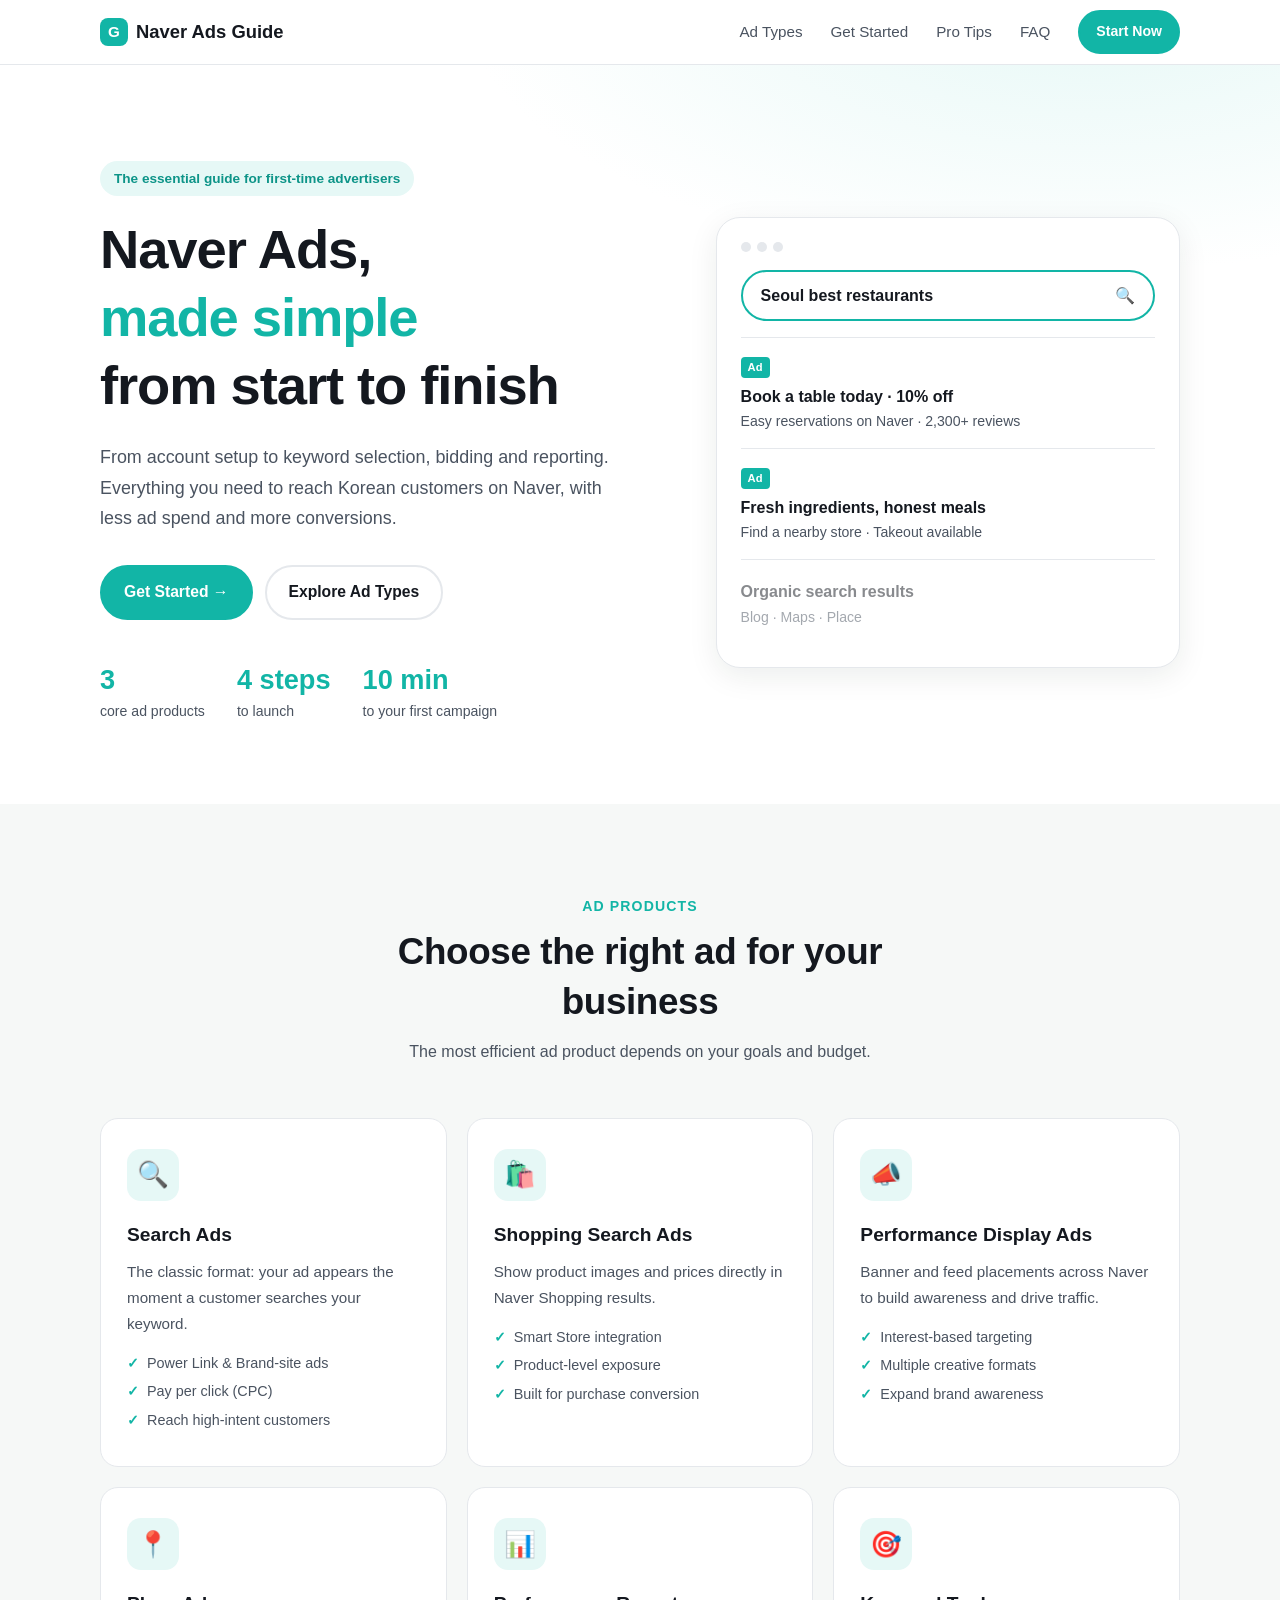
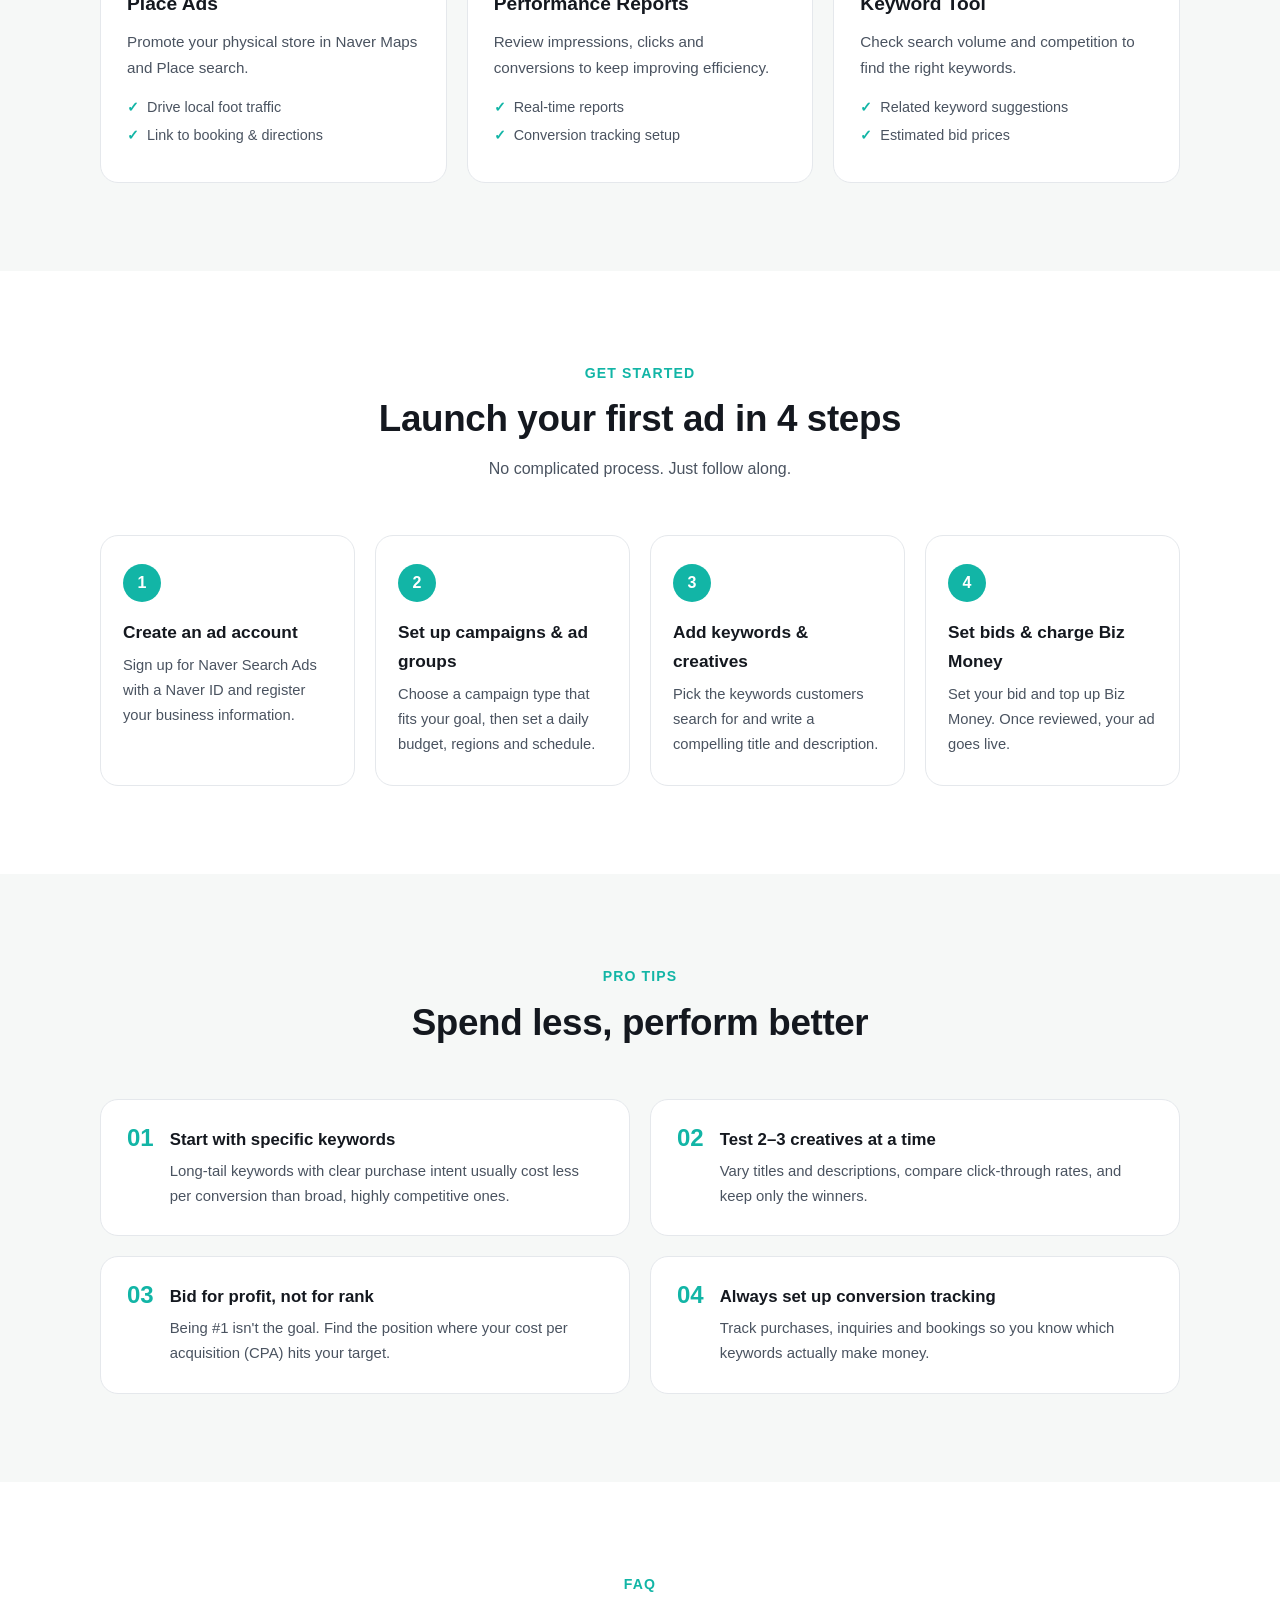
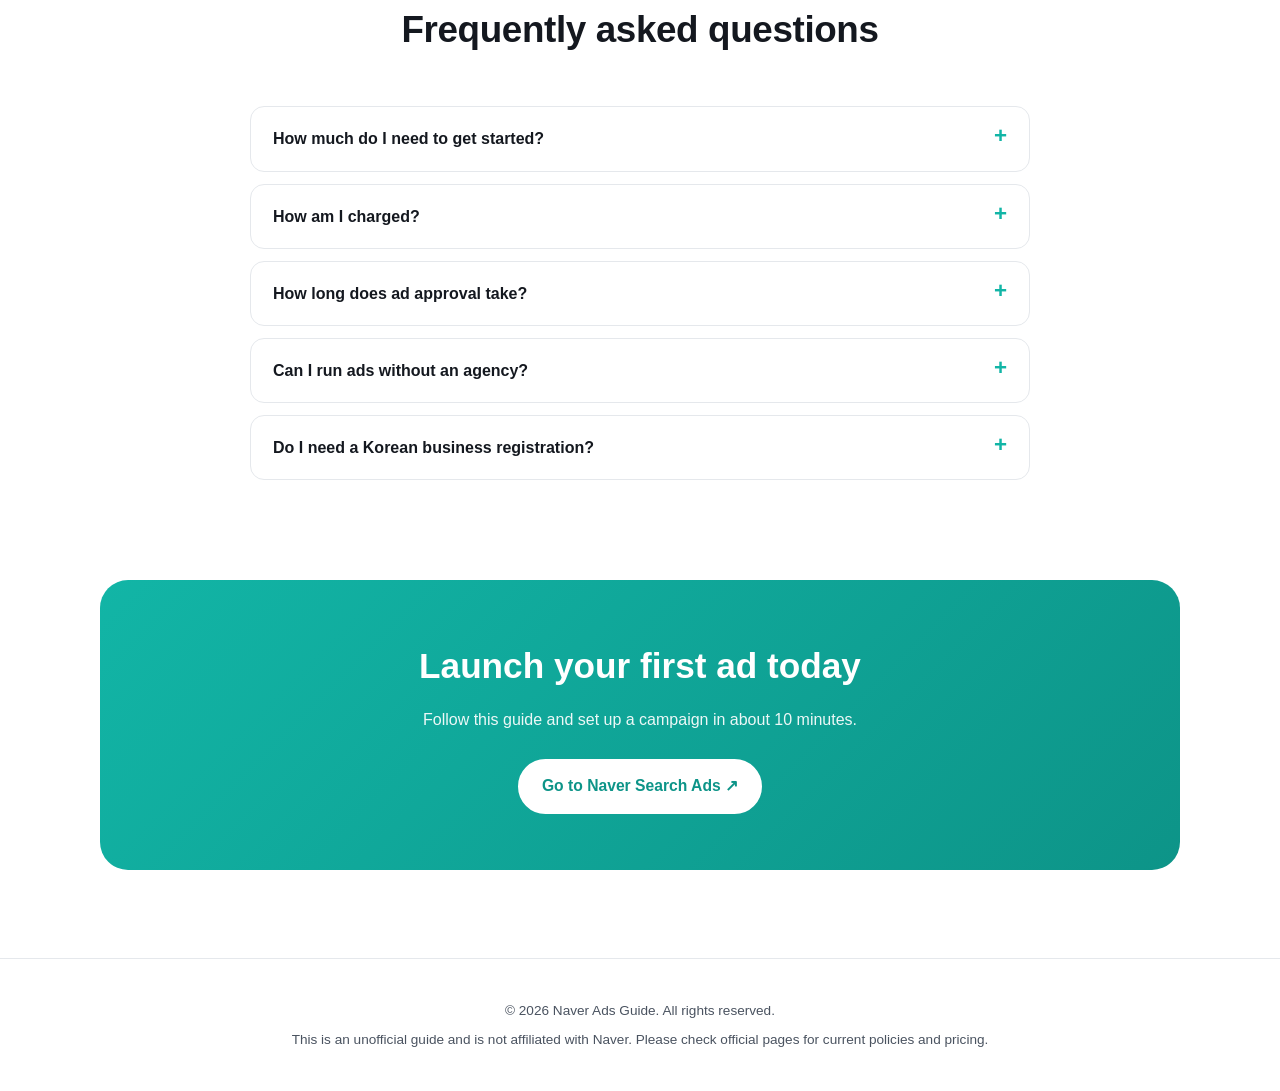
==== commit bd57968c: "디자인 업데이트" ====
--- a/index.html
+++ b/index.html
@@ -8,203 +8,13 @@
   <meta property="og:title" content="Naver Ads Guide">
   <meta property="og:description" content="Reach Korean customers on Naver. Account setup, keywords, bidding and reporting in one guide.">
   <meta property="og:type" content="website">
-  <style>
-    :root {
-      --green: #03c75a;
-      --green-dark: #02a64a;
-      --green-soft: #e8f9ef;
-      --ink: #14181f;
-      --ink-2: #4a5360;
-      --line: #e5e8ec;
-      --bg: #ffffff;
-      --bg-alt: #f6f8f7;
-      --card: #ffffff;
-      --radius: 18px;
-      --shadow: 0 8px 30px rgba(10, 40, 25, .08);
-    }
-    @media (prefers-color-scheme: dark) {
-      :root {
-        --green-soft: #0f2a1b;
-        --ink: #f1f4f2;
-        --ink-2: #aab3ad;
-        --line: #26302a;
-        --bg: #0d1210;
-        --bg-alt: #121a16;
-        --card: #161f1a;
-        --shadow: 0 8px 30px rgba(0, 0, 0, .4);
-      }
-    }
-    * { box-sizing: border-box; margin: 0; padding: 0; }
-    html { scroll-behavior: smooth; scroll-padding-top: 72px; }
-    body {
-      font-family: -apple-system, BlinkMacSystemFont, "Segoe UI", Roboto, "Helvetica Neue", Arial, "Apple SD Gothic Neo", "Malgun Gothic", sans-serif;
-      color: var(--ink);
-      background: var(--bg);
-      line-height: 1.7;
-      
-      -webkit-font-smoothing: antialiased;
-    }
-    a { color: inherit; text-decoration: none; }
-    .wrap { width: 100%; max-width: 1120px; margin: 0 auto; padding: 0 20px; }
-    section { padding: 88px 0; }
-    .alt { background: var(--bg-alt); }
-
-    /* Header */
-    header {
-      position: sticky; top: 0; z-index: 50;
-      background: color-mix(in srgb, var(--bg) 88%, transparent);
-      backdrop-filter: blur(10px);
-      border-bottom: 1px solid var(--line);
-    }
-    .nav { display: flex; align-items: center; justify-content: space-between; height: 64px; }
-    .logo { font-weight: 800; font-size: 1.15rem; display: flex; align-items: center; gap: 8px; }
-    .logo i {
-      width: 28px; height: 28px; border-radius: 8px; background: var(--green);
-      display: grid; place-items: center; color: #fff; font-style: normal; font-weight: 900; font-size: .95rem;
-    }
-    .menu { display: flex; align-items: center; gap: 28px; font-size: .95rem; color: var(--ink-2); }
-    .menu a:hover { color: var(--green); }
-    .btn {
-      display: inline-flex; align-items: center; justify-content: center; gap: 6px;
-      padding: 12px 22px; border-radius: 999px; font-weight: 700; font-size: .98rem;
-      background: var(--green); color: #fff; border: 2px solid var(--green);
-      transition: transform .15s, background .15s;
-    }
-    .btn:hover { background: var(--green-dark); border-color: var(--green-dark); transform: translateY(-2px); }
-    .btn.ghost { background: transparent; color: var(--ink); border-color: var(--line); }
-    .btn.ghost:hover { border-color: var(--green); color: var(--green); background: transparent; }
-    .btn.sm { padding: 8px 16px; font-size: .88rem; }
-    .toggle { display: none; background: none; border: 0; font-size: 1.6rem; color: var(--ink); cursor: pointer; }
-
-    /* Hero */
-    .hero { padding: 96px 0 80px; background:
-      radial-gradient(900px 400px at 85% -10%, var(--green-soft), transparent 70%); }
-    .hero-grid { display: grid; grid-template-columns: 1.1fr .9fr; gap: 48px; align-items: center; }
-    .badge {
-      display: inline-block; padding: 6px 14px; border-radius: 999px;
-      background: var(--green-soft); color: var(--green-dark);
-      font-weight: 700; font-size: .85rem; margin-bottom: 20px;
-    }
-    @media (prefers-color-scheme: dark) { .badge { color: var(--green); } }
-    h1 { font-size: clamp(2rem, 5vw, 3.4rem); line-height: 1.25; letter-spacing: -.02em; font-weight: 800; }
-    h1 em { font-style: normal; color: var(--green); }
-    .lead { margin: 22px 0 32px; font-size: 1.12rem; color: var(--ink-2); max-width: 520px; }
-    .cta { display: flex; flex-wrap: wrap; gap: 12px; }
-    .stats { display: flex; gap: 32px; margin-top: 44px; flex-wrap: wrap; }
-    .stats b { display: block; font-size: 1.7rem; color: var(--green); line-height: 1.2; }
-    .stats span { font-size: .88rem; color: var(--ink-2); }
-
-    .mock {
-      background: var(--card); border: 1px solid var(--line); border-radius: 24px;
-      box-shadow: var(--shadow); padding: 24px;
-    }
-    .mock-bar { display: flex; gap: 6px; margin-bottom: 18px; }
-    .mock-bar span { width: 10px; height: 10px; border-radius: 50%; background: var(--line); }
-    .search {
-      display: flex; align-items: center; gap: 10px; border: 2px solid var(--green);
-      border-radius: 999px; padding: 10px 18px; font-weight: 600; margin-bottom: 16px;
-    }
-    .search i { margin-left: auto; color: var(--green); font-style: normal; }
-    .ad { padding: 14px 0; border-top: 1px solid var(--line); }
-    .ad small { display: inline-block; font-size: .7rem; font-weight: 700; color: #fff; background: var(--green); padding: 1px 7px; border-radius: 4px; margin-right: 6px; }
-    .ad strong { display: block; margin-top: 4px; }
-    .ad p { font-size: .88rem; color: var(--ink-2); }
-    .ad.dim strong, .ad.dim p { opacity: .5; }
-
-    /* Section heads */
-    .head { text-align: center; max-width: 640px; margin: 0 auto 52px; }
-    .head .tag { color: var(--green); font-weight: 800; font-size: .88rem; letter-spacing: .08em; }
-    .head h2 { font-size: clamp(1.6rem, 3.6vw, 2.3rem); line-height: 1.35; margin: 8px 0 12px; letter-spacing: -.01em; }
-    .head p { color: var(--ink-2); }
-
-    /* Cards */
-    .grid3 { display: grid; grid-template-columns: repeat(3, 1fr); gap: 20px; }
-    .card {
-      background: var(--card); border: 1px solid var(--line); border-radius: var(--radius);
-      padding: 30px 26px; transition: transform .2s, box-shadow .2s, border-color .2s;
-    }
-    .card:hover { transform: translateY(-6px); box-shadow: var(--shadow); border-color: var(--green); }
-    .icon {
-      width: 52px; height: 52px; border-radius: 14px; background: var(--green-soft);
-      display: grid; place-items: center; font-size: 1.6rem; margin-bottom: 18px;
-    }
-    .card h3 { font-size: 1.2rem; margin-bottom: 8px; }
-    .card p { color: var(--ink-2); font-size: .95rem; }
-    .card ul { margin-top: 14px; list-style: none; font-size: .9rem; color: var(--ink-2); }
-    .card li { padding-left: 20px; position: relative; margin-bottom: 4px; }
-    .card li::before { content: "✓"; position: absolute; left: 0; color: var(--green); font-weight: 800; }
-
-    /* Steps */
-    .steps { display: grid; grid-template-columns: repeat(4, 1fr); gap: 20px; counter-reset: s; }
-    .step { position: relative; padding: 28px 22px; border-radius: var(--radius); background: var(--card); border: 1px solid var(--line); }
-    .step::before {
-      counter-increment: s; content: counter(s);
-      width: 38px; height: 38px; border-radius: 50%; background: var(--green); color: #fff;
-      display: grid; place-items: center; font-weight: 800; margin-bottom: 16px;
-    }
-    .step h3 { font-size: 1.08rem; margin-bottom: 6px; }
-    .step p { font-size: .92rem; color: var(--ink-2); }
-
-    /* Tips */
-    .tips { display: grid; grid-template-columns: repeat(2, 1fr); gap: 20px; }
-    .tip { display: flex; gap: 16px; padding: 26px; border-radius: var(--radius); background: var(--card); border: 1px solid var(--line); }
-    .tip b { color: var(--green); font-size: 1.5rem; line-height: 1; }
-    .tip h3 { font-size: 1.05rem; margin-bottom: 4px; }
-    .tip p { font-size: .93rem; color: var(--ink-2); }
-
-    /* FAQ */
-    .faq { max-width: 780px; margin: 0 auto; }
-    details { background: var(--card); border: 1px solid var(--line); border-radius: 14px; margin-bottom: 12px; padding: 0 22px; }
-    summary { cursor: pointer; padding: 18px 0; font-weight: 700; list-style: none; display: flex; justify-content: space-between; gap: 12px; }
-    summary::-webkit-details-marker { display: none; }
-    summary::after { content: "+"; color: var(--green); font-size: 1.4rem; line-height: 1; }
-    details[open] summary::after { content: "−"; }
-    details p { padding-bottom: 18px; color: var(--ink-2); font-size: .95rem; }
-
-    /* CTA band */
-    .band {
-      background: linear-gradient(135deg, var(--green), #00a84a); color: #fff;
-      border-radius: 28px; padding: 56px 32px; text-align: center;
-    }
-    .band h2 { font-size: clamp(1.5rem, 3.4vw, 2.2rem); margin-bottom: 10px; }
-    .band p { opacity: .92; margin-bottom: 26px; }
-    .band .btn { background: #fff; color: var(--green-dark); border-color: #fff; }
-
-    footer { padding: 40px 0; border-top: 1px solid var(--line); color: var(--ink-2); font-size: .85rem; text-align: center; }
-    footer p + p { margin-top: 6px; }
-
-    /* Tablet */
-    @media (max-width: 960px) {
-      section { padding: 68px 0; }
-      .hero-grid { grid-template-columns: 1fr; }
-      .grid3 { grid-template-columns: repeat(2, 1fr); }
-      .steps { grid-template-columns: repeat(2, 1fr); }
-    }
-    /* Mobile */
-    @media (max-width: 640px) {
-      section { padding: 52px 0; }
-      .hero { padding: 56px 0 48px; }
-      .toggle { display: block; }
-      .menu {
-        display: none; position: absolute; top: 64px; left: 0; right: 0;
-        flex-direction: column; align-items: stretch; gap: 0;
-        background: var(--bg); border-bottom: 1px solid var(--line); padding: 8px 20px 16px;
-      }
-      .menu.open { display: flex; }
-      .menu a { padding: 12px 0; }
-      .grid3, .steps, .tips { grid-template-columns: 1fr; }
-      .stats { gap: 22px; }
-      .cta .btn { flex: 1 1 100%; }
-      .band { padding: 40px 20px; border-radius: 20px; }
-    }
-    @media (prefers-reduced-motion: reduce) { * { transition: none !important; scroll-behavior: auto !important; } }
-  </style>
+  <link rel="stylesheet" href="style.css">
 </head>
 <body>
 
 <header>
   <div class="wrap nav">
-    <a class="logo" href="#top"><i>N</i> Naver Ads Guide</a>
+    <a class="logo" href="#top"><i>G</i> Naver Ads Guide</a>
     <button class="toggle" aria-label="Open menu" aria-expanded="false" id="toggle">☰</button>
     <nav class="menu" id="menu">
       <a href="#types">Ad Types</a>
--- a/style.css
+++ b/style.css
@@ -0,0 +1,189 @@
+:root {
+  --brand: #12b5a6;
+  --brand-dark: #0d9488;
+  --brand-soft: #e6f8f6;
+  --ink: #14181f;
+  --ink-2: #4a5360;
+  --line: #e5e8ec;
+  --bg: #ffffff;
+  --bg-alt: #f6f8f7;
+  --card: #ffffff;
+  --radius: 18px;
+  --shadow: 0 8px 30px rgba(10, 40, 25, .08);
+}
+@media (prefers-color-scheme: dark) {
+  :root {
+    --brand-soft: #0e2a28;
+    --ink: #f1f4f2;
+    --ink-2: #aab3ad;
+    --line: #26302a;
+    --bg: #0d1210;
+    --bg-alt: #121a16;
+    --card: #161f1a;
+    --shadow: 0 8px 30px rgba(0, 0, 0, .4);
+  }
+}
+* { box-sizing: border-box; margin: 0; padding: 0; }
+html { scroll-behavior: smooth; scroll-padding-top: 72px; }
+body {
+  font-family: -apple-system, BlinkMacSystemFont, "Segoe UI", Roboto, "Helvetica Neue", Arial, "Apple SD Gothic Neo", "Malgun Gothic", sans-serif;
+  color: var(--ink);
+  background: var(--bg);
+  line-height: 1.7;
+  
+  -webkit-font-smoothing: antialiased;
+}
+a { color: inherit; text-decoration: none; }
+.wrap { width: 100%; max-width: 1120px; margin: 0 auto; padding: 0 20px; }
+section { padding: 88px 0; }
+.alt { background: var(--bg-alt); }
+
+/* Header */
+header {
+  position: sticky; top: 0; z-index: 50;
+  background: color-mix(in srgb, var(--bg) 88%, transparent);
+  backdrop-filter: blur(10px);
+  border-bottom: 1px solid var(--line);
+}
+.nav { display: flex; align-items: center; justify-content: space-between; height: 64px; }
+.logo { font-weight: 800; font-size: 1.15rem; display: flex; align-items: center; gap: 8px; }
+.logo i {
+  width: 28px; height: 28px; border-radius: 8px; background: var(--brand);
+  display: grid; place-items: center; color: #fff; font-style: normal; font-weight: 900; font-size: .95rem;
+}
+.menu { display: flex; align-items: center; gap: 28px; font-size: .95rem; color: var(--ink-2); }
+.menu a:hover { color: var(--brand); }
+.btn {
+  display: inline-flex; align-items: center; justify-content: center; gap: 6px;
+  padding: 12px 22px; border-radius: 999px; font-weight: 700; font-size: .98rem;
+  background: var(--brand); color: #fff; border: 2px solid var(--brand);
+  transition: transform .15s, background .15s;
+}
+.btn:hover { background: var(--brand-dark); border-color: var(--brand-dark); transform: translateY(-2px); }
+.btn.ghost { background: transparent; color: var(--ink); border-color: var(--line); }
+.btn.ghost:hover { border-color: var(--brand); color: var(--brand); background: transparent; }
+.btn.sm { padding: 8px 16px; font-size: .88rem; }
+.toggle { display: none; background: none; border: 0; font-size: 1.6rem; color: var(--ink); cursor: pointer; }
+
+/* Hero */
+.hero { padding: 96px 0 80px; background:
+  radial-gradient(900px 400px at 85% -10%, var(--brand-soft), transparent 70%); }
+.hero-grid { display: grid; grid-template-columns: 1.1fr .9fr; gap: 48px; align-items: center; }
+.badge {
+  display: inline-block; padding: 6px 14px; border-radius: 999px;
+  background: var(--brand-soft); color: var(--brand-dark);
+  font-weight: 700; font-size: .85rem; margin-bottom: 20px;
+}
+@media (prefers-color-scheme: dark) { .badge { color: var(--brand); } }
+h1 { font-size: clamp(2rem, 5vw, 3.4rem); line-height: 1.25; letter-spacing: -.02em; font-weight: 800; }
+h1 em { font-style: normal; color: var(--brand); }
+.lead { margin: 22px 0 32px; font-size: 1.12rem; color: var(--ink-2); max-width: 520px; }
+.cta { display: flex; flex-wrap: wrap; gap: 12px; }
+.stats { display: flex; gap: 32px; margin-top: 44px; flex-wrap: wrap; }
+.stats b { display: block; font-size: 1.7rem; color: var(--brand); line-height: 1.2; }
+.stats span { font-size: .88rem; color: var(--ink-2); }
+
+.mock {
+  background: var(--card); border: 1px solid var(--line); border-radius: 24px;
+  box-shadow: var(--shadow); padding: 24px;
+}
+.mock-bar { display: flex; gap: 6px; margin-bottom: 18px; }
+.mock-bar span { width: 10px; height: 10px; border-radius: 50%; background: var(--line); }
+.search {
+  display: flex; align-items: center; gap: 10px; border: 2px solid var(--brand);
+  border-radius: 999px; padding: 10px 18px; font-weight: 600; margin-bottom: 16px;
+}
+.search i { margin-left: auto; color: var(--brand); font-style: normal; }
+.ad { padding: 14px 0; border-top: 1px solid var(--line); }
+.ad small { display: inline-block; font-size: .7rem; font-weight: 700; color: #fff; background: var(--brand); padding: 1px 7px; border-radius: 4px; margin-right: 6px; }
+.ad strong { display: block; margin-top: 4px; }
+.ad p { font-size: .88rem; color: var(--ink-2); }
+.ad.dim strong, .ad.dim p { opacity: .5; }
+
+/* Section heads */
+.head { text-align: center; max-width: 640px; margin: 0 auto 52px; }
+.head .tag { color: var(--brand); font-weight: 800; font-size: .88rem; letter-spacing: .08em; }
+.head h2 { font-size: clamp(1.6rem, 3.6vw, 2.3rem); line-height: 1.35; margin: 8px 0 12px; letter-spacing: -.01em; }
+.head p { color: var(--ink-2); }
+
+/* Cards */
+.grid3 { display: grid; grid-template-columns: repeat(3, 1fr); gap: 20px; }
+.card {
+  background: var(--card); border: 1px solid var(--line); border-radius: var(--radius);
+  padding: 30px 26px; transition: transform .2s, box-shadow .2s, border-color .2s;
+}
+.card:hover { transform: translateY(-6px); box-shadow: var(--shadow); border-color: var(--brand); }
+.icon {
+  width: 52px; height: 52px; border-radius: 14px; background: var(--brand-soft);
+  display: grid; place-items: center; font-size: 1.6rem; margin-bottom: 18px;
+}
+.card h3 { font-size: 1.2rem; margin-bottom: 8px; }
+.card p { color: var(--ink-2); font-size: .95rem; }
+.card ul { margin-top: 14px; list-style: none; font-size: .9rem; color: var(--ink-2); }
+.card li { padding-left: 20px; position: relative; margin-bottom: 4px; }
+.card li::before { content: "✓"; position: absolute; left: 0; color: var(--brand); font-weight: 800; }
+
+/* Steps */
+.steps { display: grid; grid-template-columns: repeat(4, 1fr); gap: 20px; counter-reset: s; }
+.step { position: relative; padding: 28px 22px; border-radius: var(--radius); background: var(--card); border: 1px solid var(--line); }
+.step::before {
+  counter-increment: s; content: counter(s);
+  width: 38px; height: 38px; border-radius: 50%; background: var(--brand); color: #fff;
+  display: grid; place-items: center; font-weight: 800; margin-bottom: 16px;
+}
+.step h3 { font-size: 1.08rem; margin-bottom: 6px; }
+.step p { font-size: .92rem; color: var(--ink-2); }
+
+/* Tips */
+.tips { display: grid; grid-template-columns: repeat(2, 1fr); gap: 20px; }
+.tip { display: flex; gap: 16px; padding: 26px; border-radius: var(--radius); background: var(--card); border: 1px solid var(--line); }
+.tip b { color: var(--brand); font-size: 1.5rem; line-height: 1; }
+.tip h3 { font-size: 1.05rem; margin-bottom: 4px; }
+.tip p { font-size: .93rem; color: var(--ink-2); }
+
+/* FAQ */
+.faq { max-width: 780px; margin: 0 auto; }
+details { background: var(--card); border: 1px solid var(--line); border-radius: 14px; margin-bottom: 12px; padding: 0 22px; }
+summary { cursor: pointer; padding: 18px 0; font-weight: 700; list-style: none; display: flex; justify-content: space-between; gap: 12px; }
+summary::-webkit-details-marker { display: none; }
+summary::after { content: "+"; color: var(--brand); font-size: 1.4rem; line-height: 1; }
+details[open] summary::after { content: "−"; }
+details p { padding-bottom: 18px; color: var(--ink-2); font-size: .95rem; }
+
+/* CTA band */
+.band {
+  background: linear-gradient(135deg, var(--brand), #0d9488); color: #fff;
+  border-radius: 28px; padding: 56px 32px; text-align: center;
+}
+.band h2 { font-size: clamp(1.5rem, 3.4vw, 2.2rem); margin-bottom: 10px; }
+.band p { opacity: .92; margin-bottom: 26px; }
+.band .btn { background: #fff; color: var(--brand-dark); border-color: #fff; }
+
+footer { padding: 40px 0; border-top: 1px solid var(--line); color: var(--ink-2); font-size: .85rem; text-align: center; }
+footer p + p { margin-top: 6px; }
+
+/* Tablet */
+@media (max-width: 960px) {
+  section { padding: 68px 0; }
+  .hero-grid { grid-template-columns: 1fr; }
+  .grid3 { grid-template-columns: repeat(2, 1fr); }
+  .steps { grid-template-columns: repeat(2, 1fr); }
+}
+/* Mobile */
+@media (max-width: 640px) {
+  section { padding: 52px 0; }
+  .hero { padding: 56px 0 48px; }
+  .toggle { display: block; }
+  .menu {
+    display: none; position: absolute; top: 64px; left: 0; right: 0;
+    flex-direction: column; align-items: stretch; gap: 0;
+    background: var(--bg); border-bottom: 1px solid var(--line); padding: 8px 20px 16px;
+  }
+  .menu.open { display: flex; }
+  .menu a { padding: 12px 0; }
+  .grid3, .steps, .tips { grid-template-columns: 1fr; }
+  .stats { gap: 22px; }
+  .cta .btn { flex: 1 1 100%; }
+  .band { padding: 40px 20px; border-radius: 20px; }
+}
+@media (prefers-reduced-motion: reduce) { * { transition: none !important; scroll-behavior: auto !important; } }
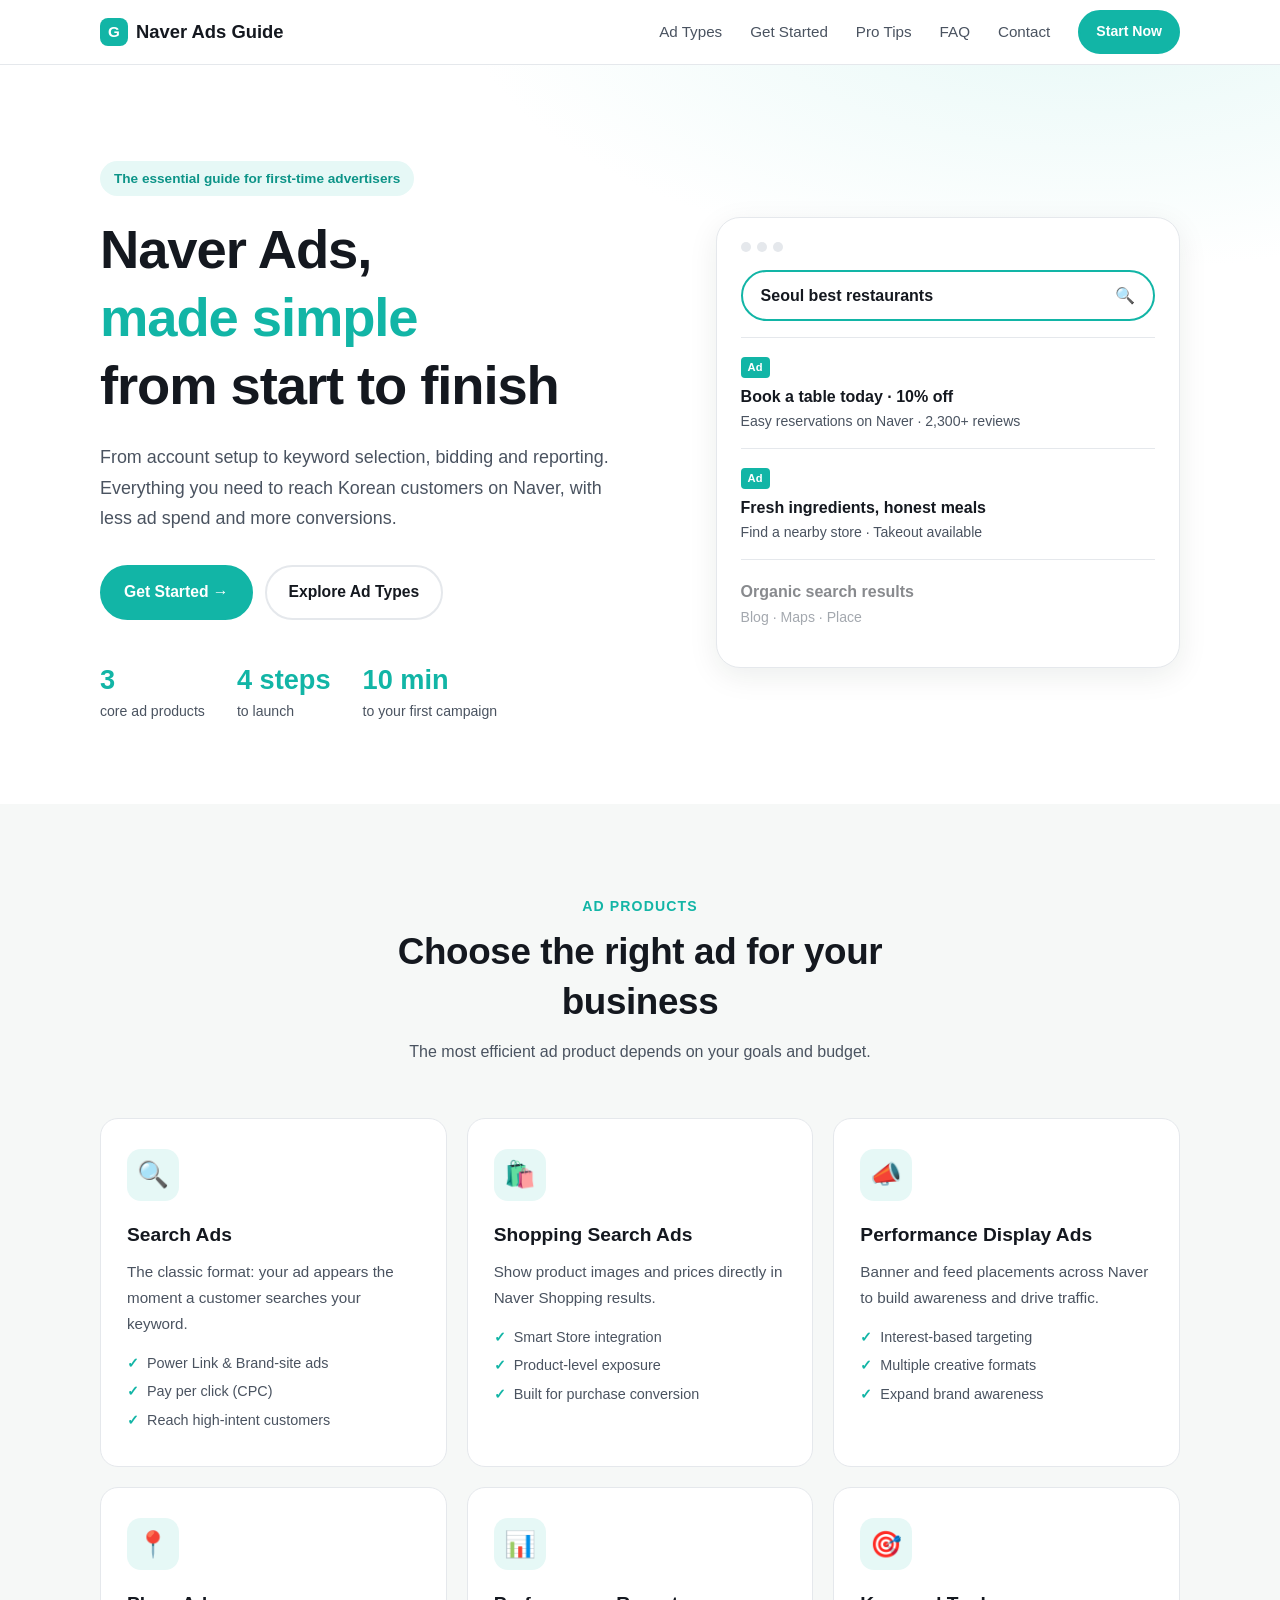
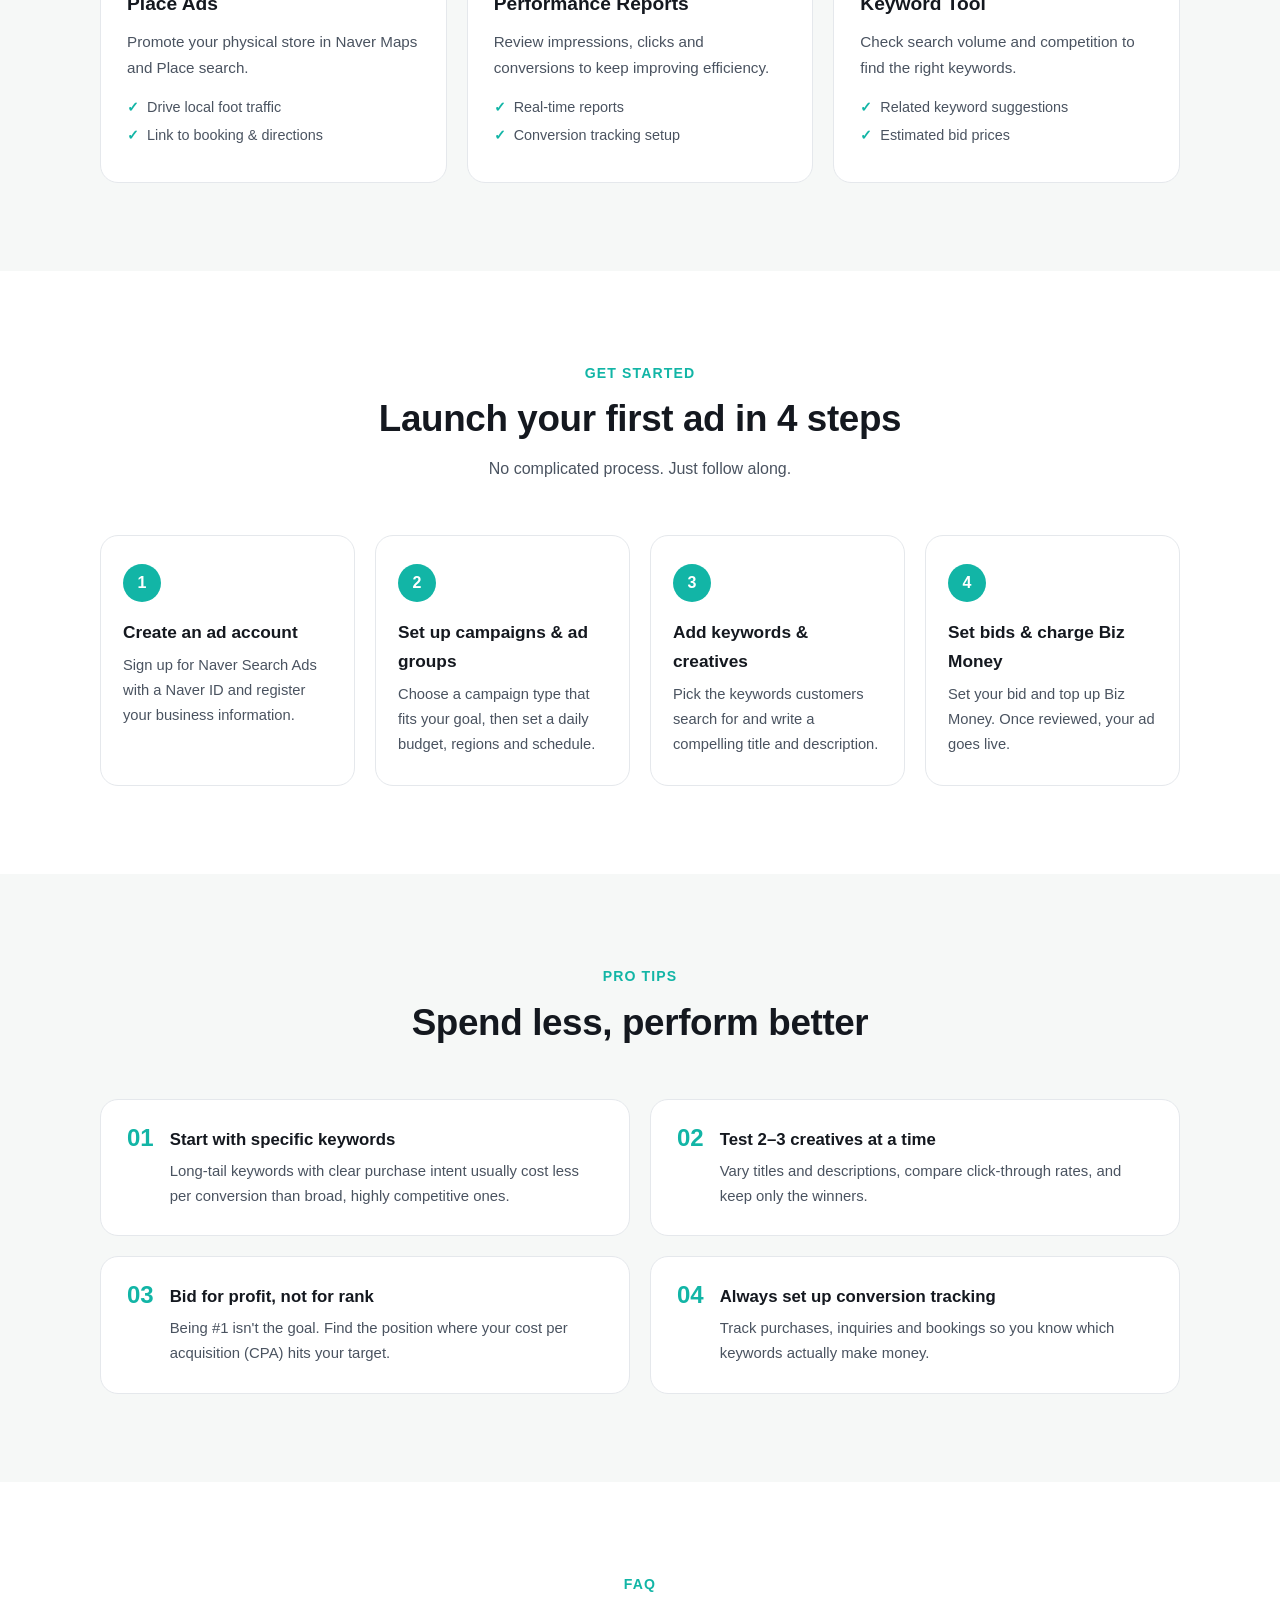
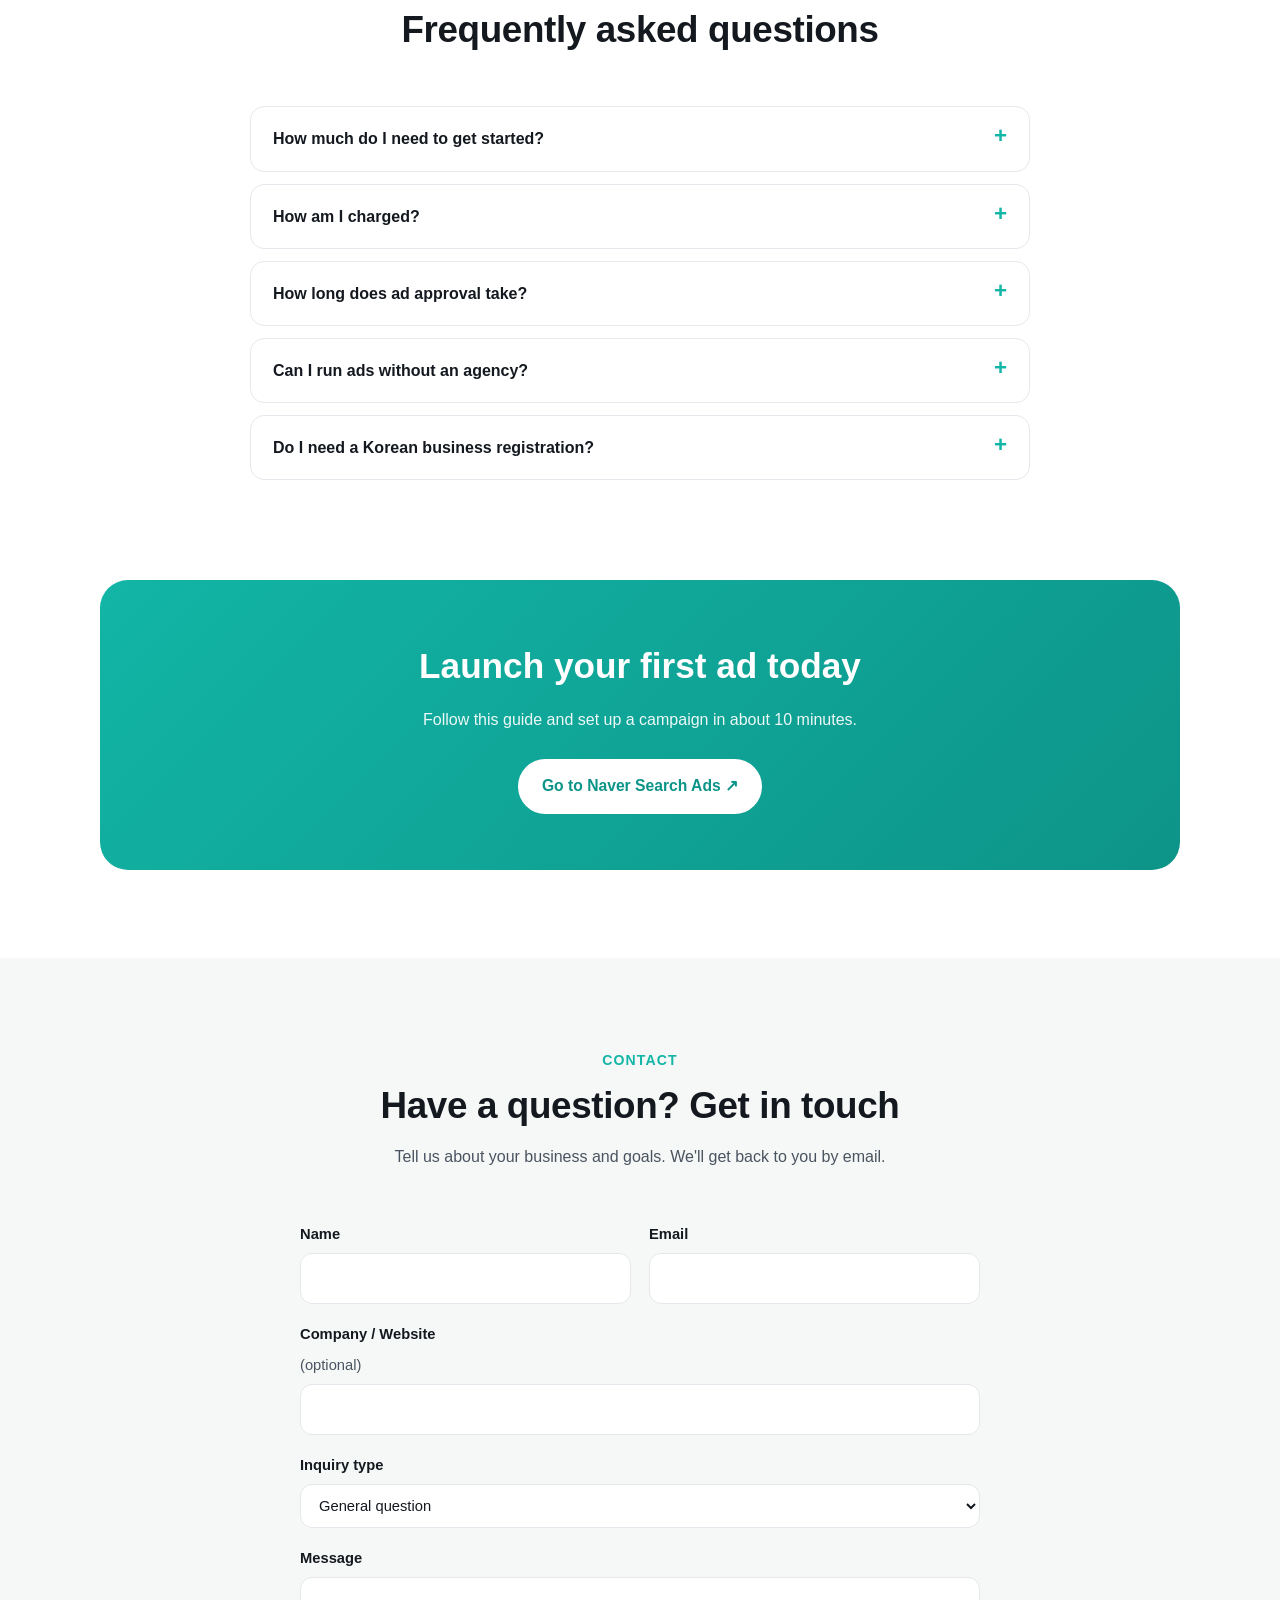
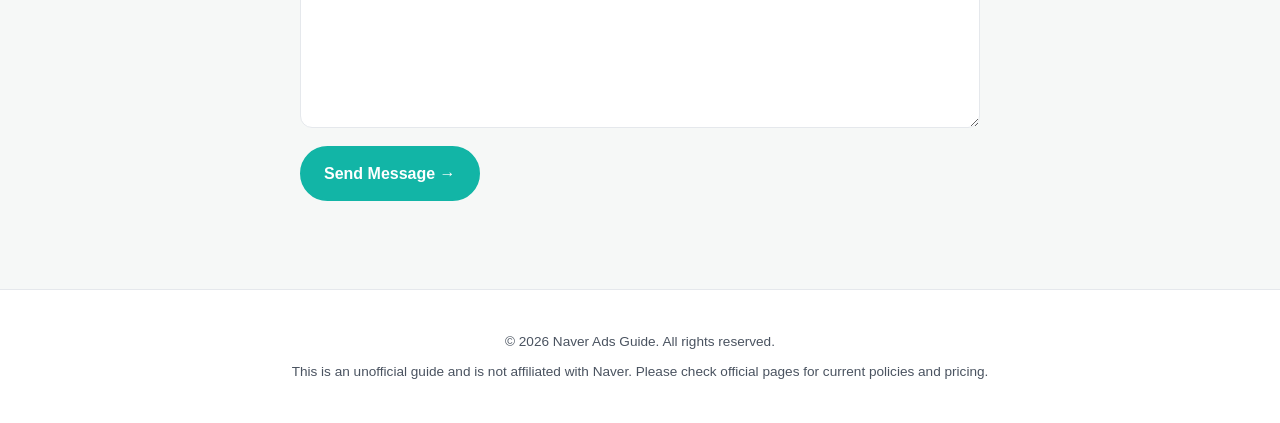
==== commit 16d92eef: "문의폼 추가함" ====
--- a/index.html
+++ b/index.html
@@ -21,6 +21,7 @@
       <a href="#steps">Get Started</a>
       <a href="#tips">Pro Tips</a>
       <a href="#faq">FAQ</a>
+      <a href="#contact">Contact</a>
       <a class="btn sm" href="#start">Start Now</a>
     </nav>
   </div>
@@ -157,6 +158,43 @@
       </div>
     </div>
   </section>
+
+  <section id="contact" class="alt">
+    <div class="wrap">
+      <div class="head">
+        <span class="tag">CONTACT</span>
+        <h2>Have a question? Get in touch</h2>
+        <p>Tell us about your business and goals. We'll get back to you by email.</p>
+      </div>
+      <form class="contact" action="https://formspree.io/f/xjgeeepd" method="POST">
+        <div class="row">
+          <label>Name
+            <input type="text" name="name" autocomplete="name" required>
+          </label>
+          <label>Email
+            <input type="email" name="email" autocomplete="email" required>
+          </label>
+        </div>
+        <label>Company / Website <span class="opt">(optional)</span>
+          <input type="text" name="company" autocomplete="organization">
+        </label>
+        <label>Inquiry type
+          <select name="topic">
+            <option>General question</option>
+            <option>Account setup</option>
+            <option>Keywords &amp; bidding</option>
+            <option>Campaign review</option>
+            <option>Other</option>
+          </select>
+        </label>
+        <label>Message
+          <textarea name="message" rows="5" required></textarea>
+        </label>
+        <input type="text" name="_gotcha" tabindex="-1" autocomplete="off" class="hp" aria-hidden="true">
+        <button class="btn" type="submit">Send Message →</button>
+      </form>
+    </div>
+  </section>
 </main>
 
 <footer>
--- a/style.css
+++ b/style.css
@@ -187,3 +187,23 @@
   .band { padding: 40px 20px; border-radius: 20px; }
 }
 @media (prefers-reduced-motion: reduce) { * { transition: none !important; scroll-behavior: auto !important; } }
+
+/* Contact form */
+.contact { max-width: 680px; margin: 0 auto; display: grid; gap: 18px; }
+.contact .row { display: grid; grid-template-columns: 1fr 1fr; gap: 18px; }
+.contact label { display: grid; gap: 6px; font-weight: 600; font-size: .92rem; }
+.contact .opt { font-weight: 400; color: var(--ink-2); }
+.contact input, .contact select, .contact textarea {
+  width: 100%; font: inherit; font-weight: 400; color: var(--ink);
+  background: var(--card); border: 1px solid var(--line); border-radius: 12px; padding: 12px 14px;
+}
+.contact textarea { resize: vertical; }
+.contact input:focus, .contact select:focus, .contact textarea:focus {
+  outline: 2px solid var(--brand); outline-offset: 1px; border-color: var(--brand);
+}
+.contact .btn { cursor: pointer; justify-self: start; font: inherit; font-weight: 700; }
+.contact .hp { position: absolute; left: -9999px; width: 1px; height: 1px; opacity: 0; }
+@media (max-width: 640px) {
+  .contact .row { grid-template-columns: 1fr; }
+  .contact .btn { justify-self: stretch; }
+}
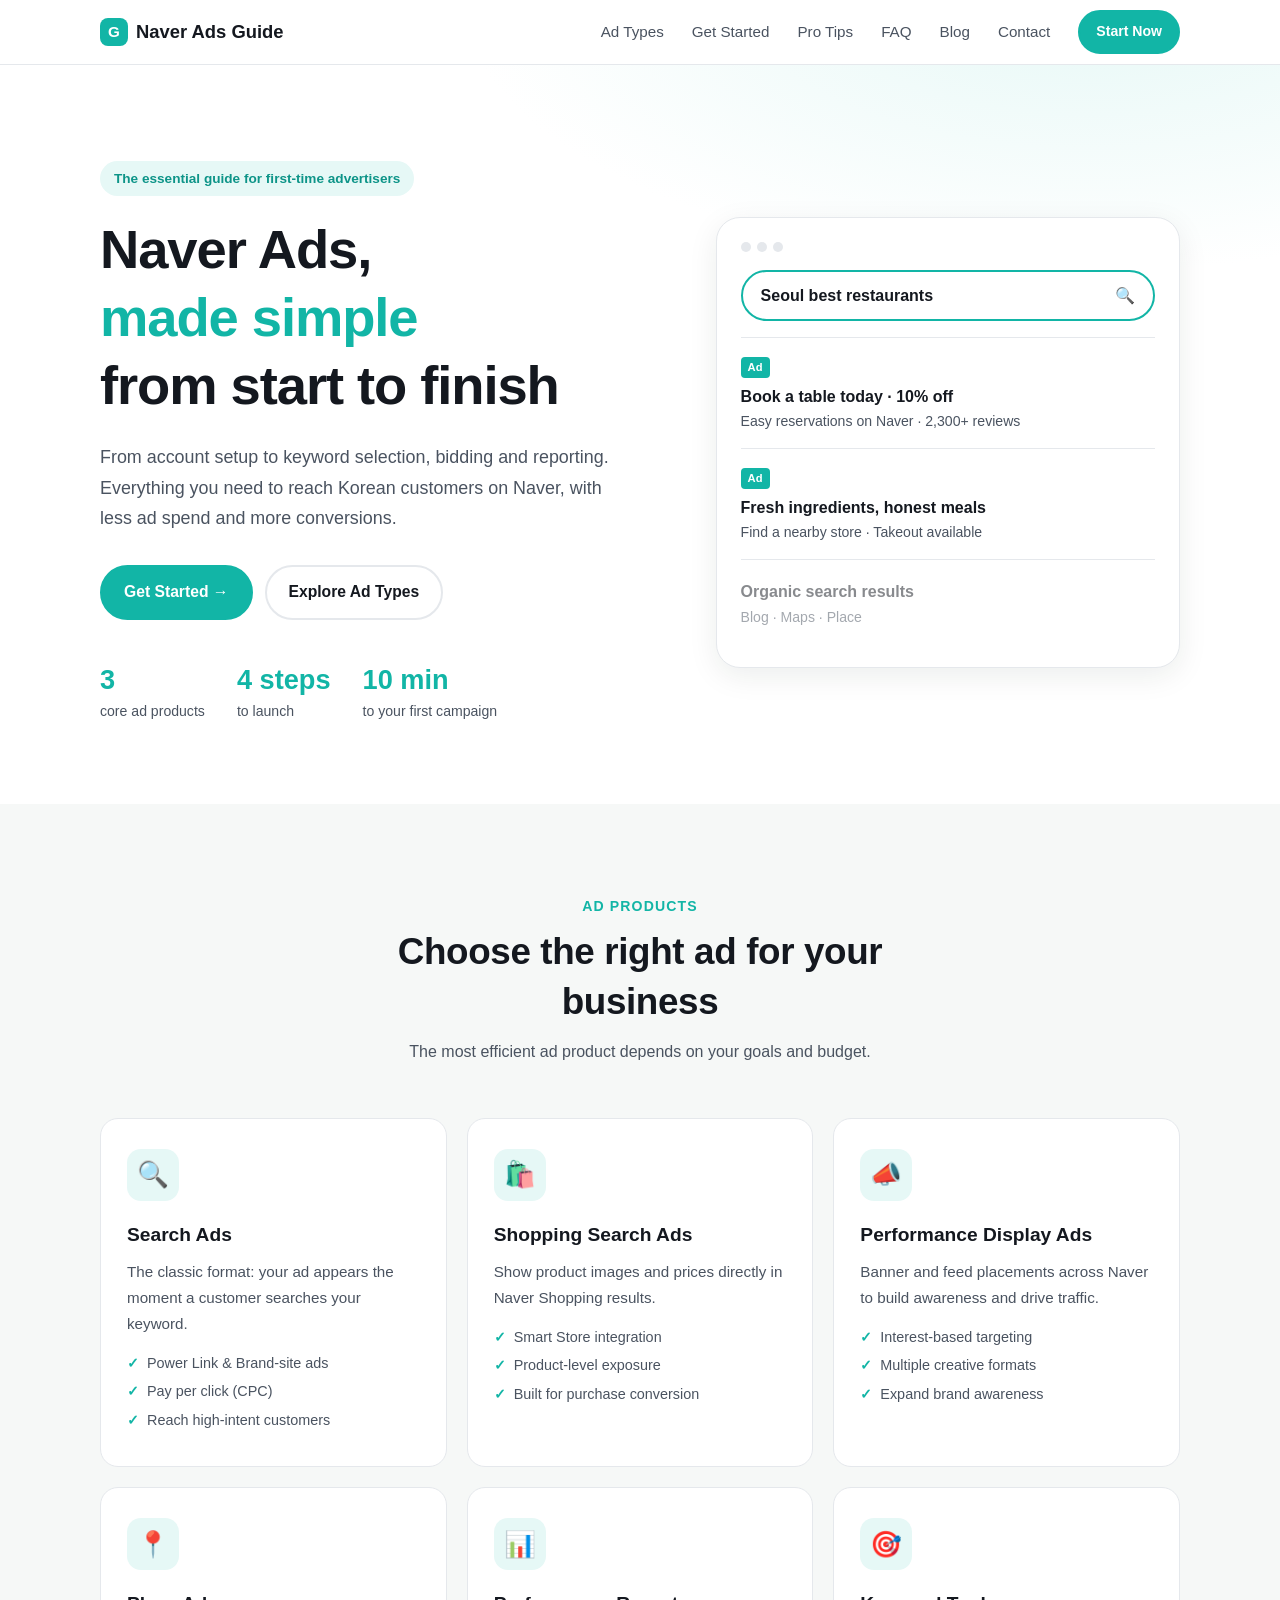
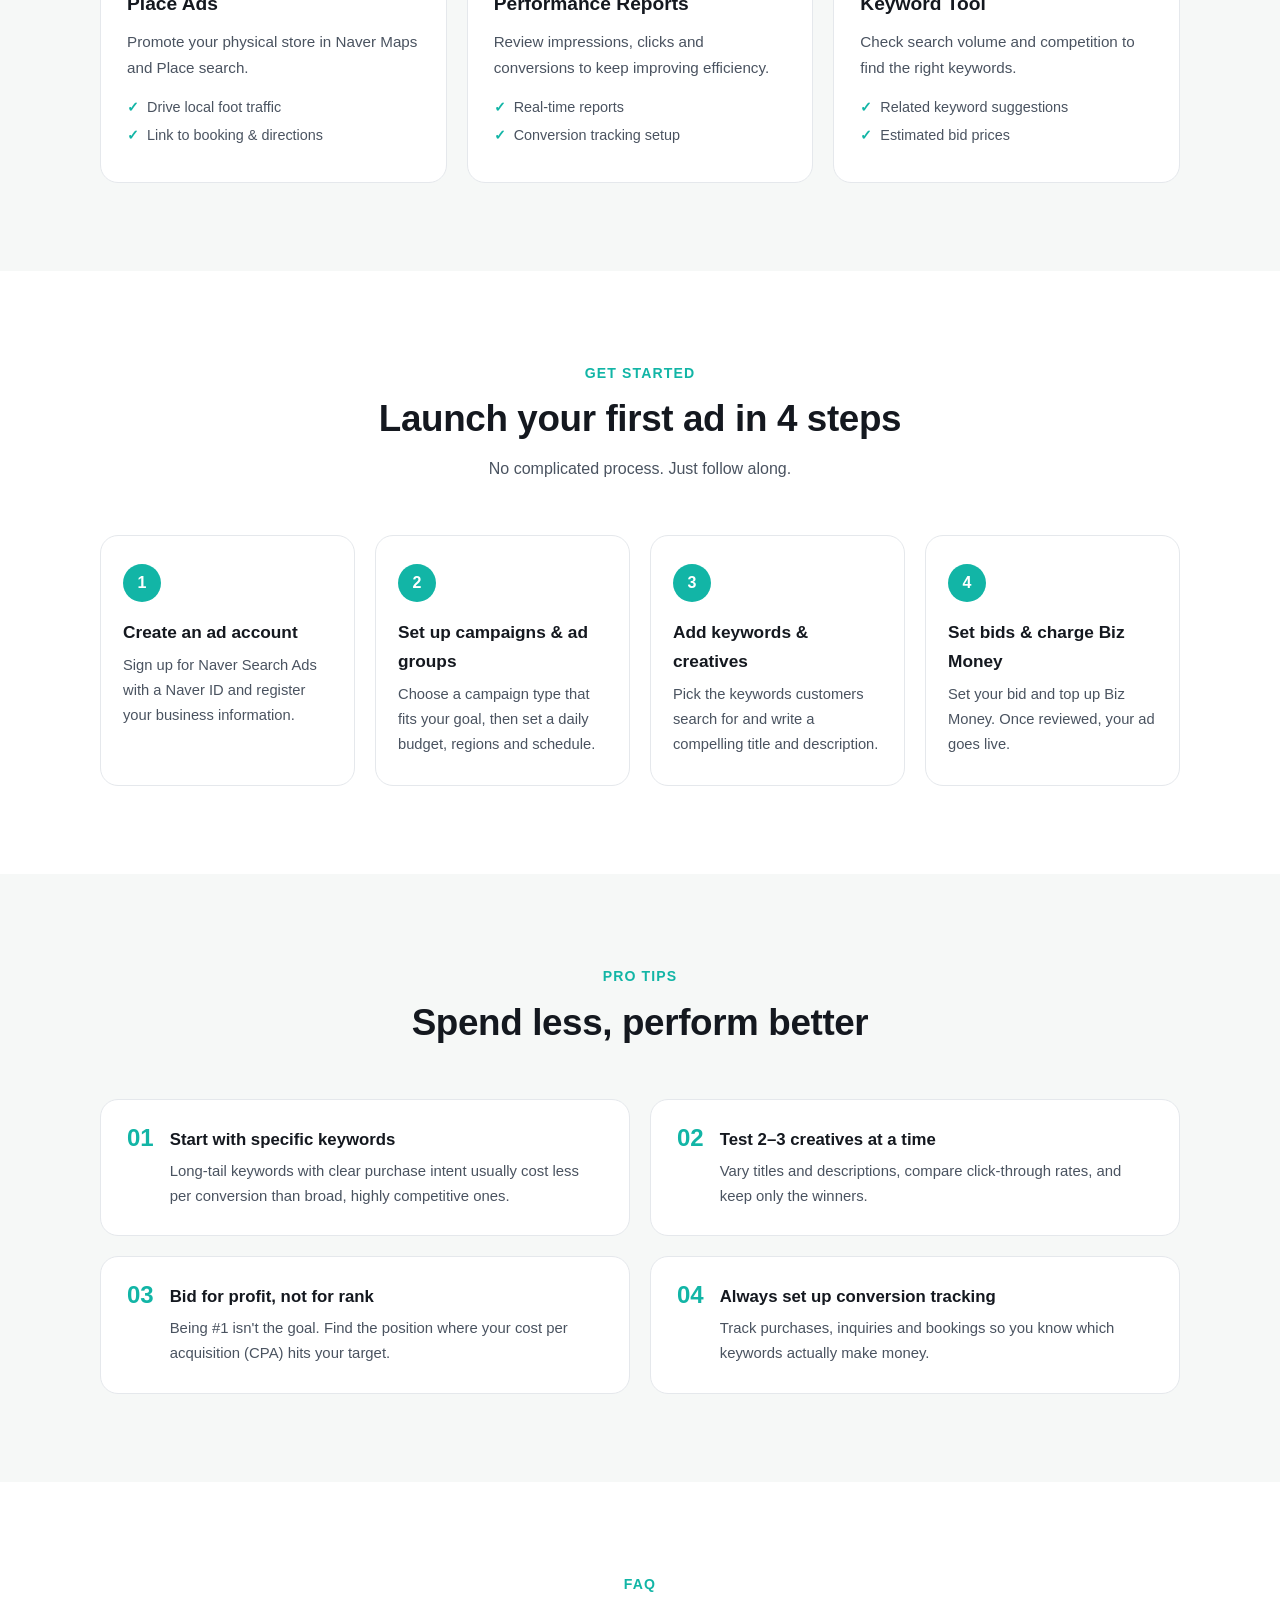
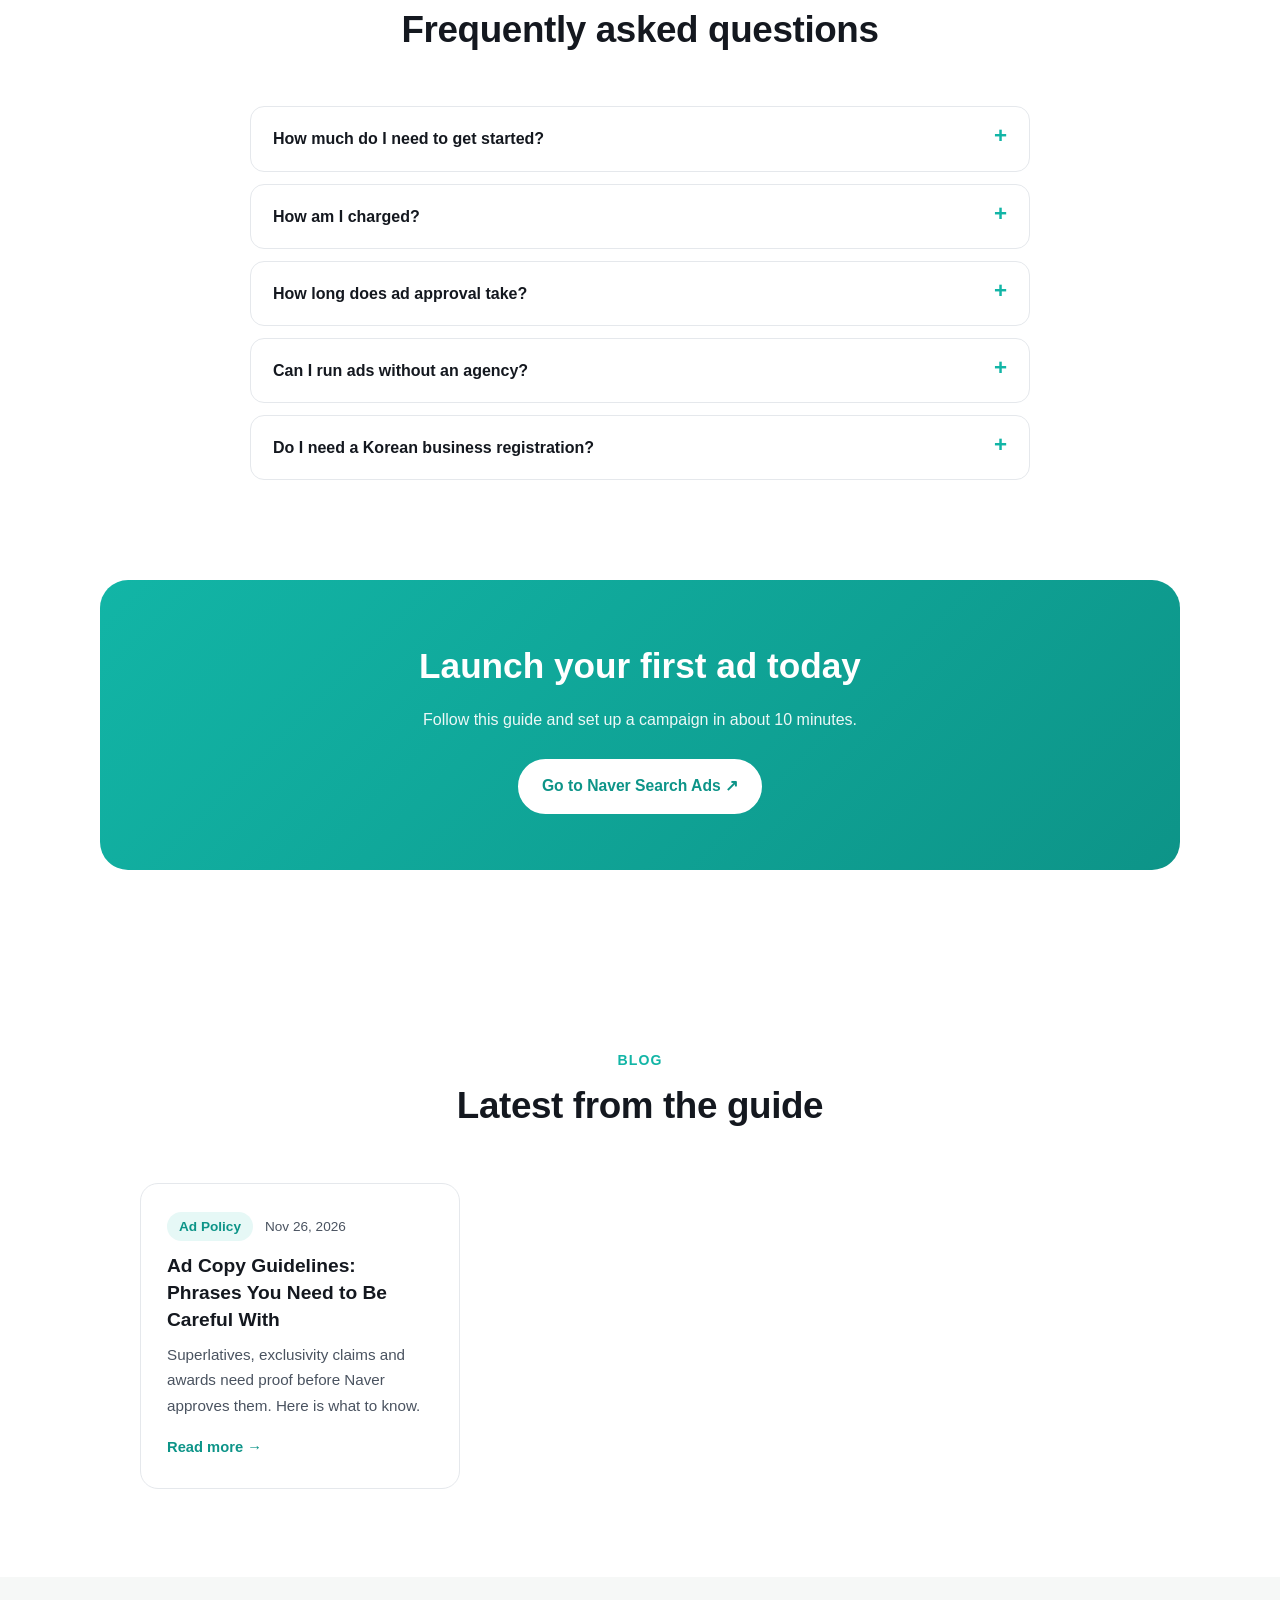
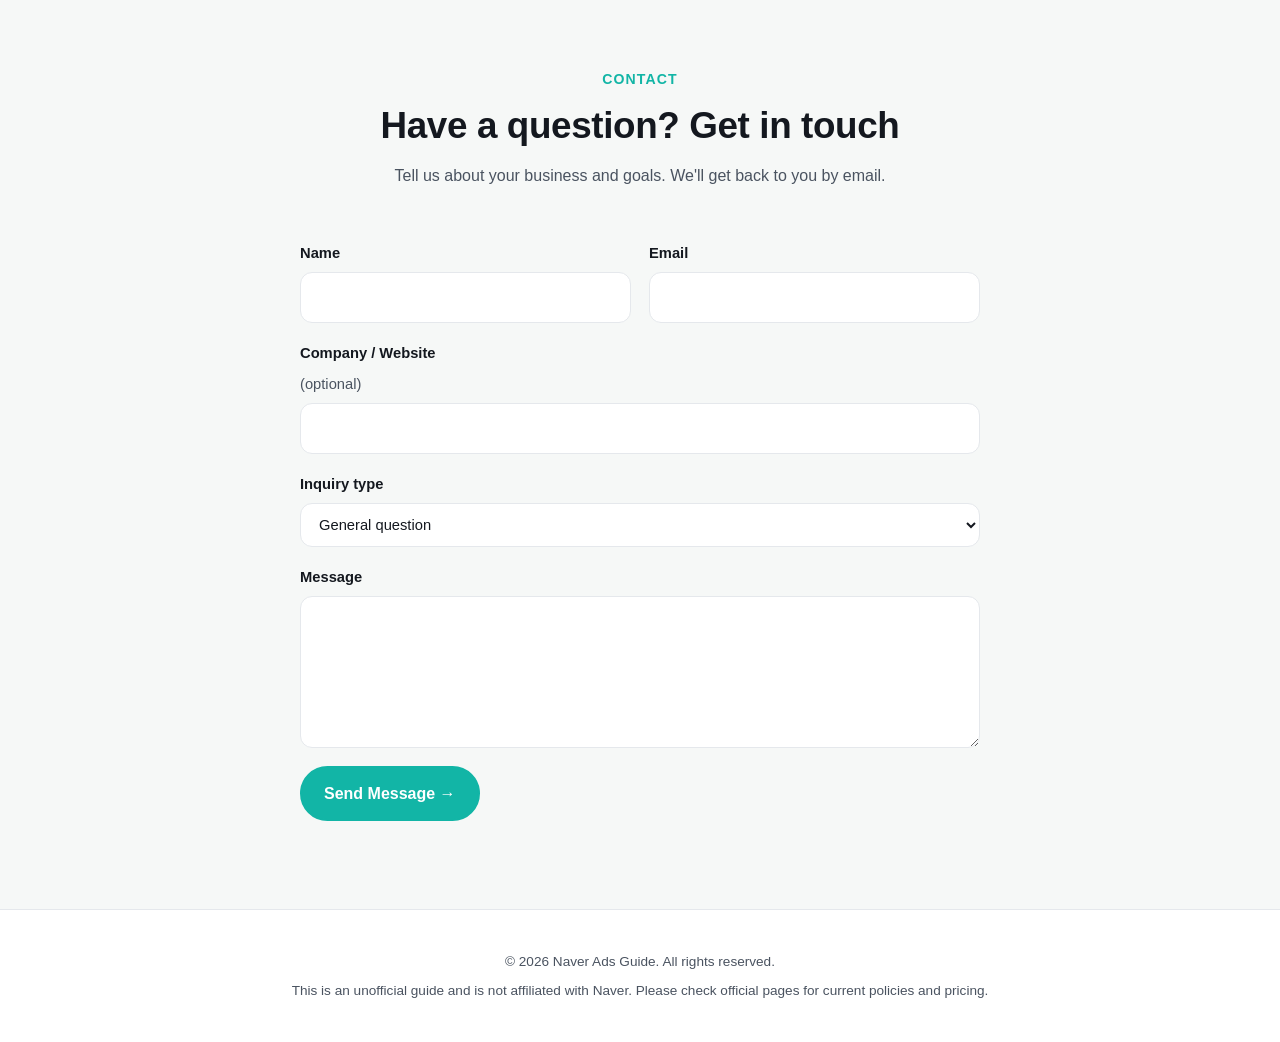
==== commit 233244dc: "포스트 추가" ====
--- a/index.html
+++ b/index.html
@@ -21,6 +21,7 @@
       <a href="#steps">Get Started</a>
       <a href="#tips">Pro Tips</a>
       <a href="#faq">FAQ</a>
+      <a href="#blog">Blog</a>
       <a href="#contact">Contact</a>
       <a class="btn sm" href="#start">Start Now</a>
     </nav>
@@ -155,6 +156,23 @@
         <h2>Launch your first ad today</h2>
         <p>Follow this guide and set up a campaign in about 10 minutes.</p>
         <a class="btn" href="https://searchad.naver.com" target="_blank" rel="noopener">Go to Naver Search Ads ↗</a>
+      </div>
+    </div>
+  </section>
+
+  <section id="blog">
+    <div class="wrap">
+      <div class="head">
+        <span class="tag">BLOG</span>
+        <h2>Latest from the guide</h2>
+      </div>
+      <div class="post-list">
+        <a class="post-card" href="blog/ad-copy-guidelines.html">
+          <div class="post-meta"><span class="pill">Ad Policy</span><time datetime="2026-11-26">Nov 26, 2026</time></div>
+          <h3>Ad Copy Guidelines: Phrases You Need to Be Careful With</h3>
+          <p>Superlatives, exclusivity claims and awards need proof before Naver approves them. Here is what to know.</p>
+          <span class="more">Read more →</span>
+        </a>
       </div>
     </div>
   </section>
@@ -204,16 +222,6 @@
   </div>
 </footer>
 
-<script>
-  const t = document.getElementById('toggle'), m = document.getElementById('menu');
-  t.addEventListener('click', () => {
-    const open = m.classList.toggle('open');
-    t.setAttribute('aria-expanded', open);
-    t.textContent = open ? '✕' : '☰';
-  });
-  m.addEventListener('click', e => {
-    if (e.target.tagName === 'A') { m.classList.remove('open'); t.textContent = '☰'; t.setAttribute('aria-expanded', false); }
-  });
-</script>
+<script src="script.js"></script>
 </body>
 </html>
--- a/style.css
+++ b/style.css
@@ -207,3 +207,33 @@
   .contact .row { grid-template-columns: 1fr; }
   .contact .btn { justify-self: stretch; }
 }
+
+/* Blog post */
+.post { max-width: 760px; margin: 0 auto; background: var(--card); border: 1px solid var(--line); border-radius: var(--radius); padding: 40px 36px; }
+.post-head { margin-bottom: 28px; padding-bottom: 24px; border-bottom: 1px solid var(--line); }
+.post-meta { display: flex; align-items: center; gap: 12px; font-size: .85rem; color: var(--ink-2); margin-bottom: 12px; }
+.pill { background: var(--brand-soft); color: var(--brand-dark); font-weight: 700; padding: 3px 12px; border-radius: 999px; }
+@media (prefers-color-scheme: dark) { .pill { color: var(--brand); } }
+.post h3 { font-size: clamp(1.4rem, 3vw, 1.9rem); line-height: 1.35; margin-bottom: 10px; }
+.post-head p { color: var(--ink-2); }
+.post h4 { font-size: 1.12rem; margin: 28px 0 8px; }
+.post p { margin-bottom: 10px; }
+.post ol, .post ul { margin: 0 0 12px 22px; }
+.post li { margin-bottom: 6px; }
+.post li::marker { color: var(--brand); font-weight: 700; }
+.note { background: var(--brand-soft); border-left: 4px solid var(--brand); border-radius: 10px; padding: 16px 20px; margin-top: 16px; }
+.note p { margin-bottom: 6px; }
+.note .fine { font-size: .85rem; color: var(--ink-2); margin-bottom: 0; }
+@media (max-width: 640px) { .post { padding: 26px 20px; } }
+
+/* Blog list & post page */
+.post-list { display: grid; grid-template-columns: repeat(auto-fill, minmax(300px, 1fr)); gap: 20px; max-width: 1000px; margin: 0 auto; }
+.post-card { display: block; background: var(--card); border: 1px solid var(--line); border-radius: var(--radius); padding: 28px 26px; transition: transform .2s, box-shadow .2s, border-color .2s; }
+.post-card:hover { transform: translateY(-6px); box-shadow: var(--shadow); border-color: var(--brand); }
+.post-card h3 { font-size: 1.2rem; line-height: 1.4; margin-bottom: 8px; }
+.post-card p { color: var(--ink-2); font-size: .95rem; margin-bottom: 14px; }
+.post-card .more { color: var(--brand-dark); font-weight: 700; font-size: .92rem; }
+@media (prefers-color-scheme: dark) { .post-card .more { color: var(--brand); } }
+.back { max-width: 760px; margin: 0 auto 16px; font-weight: 600; }
+.back a { color: var(--brand-dark); }
+@media (prefers-color-scheme: dark) { .back a { color: var(--brand); } }
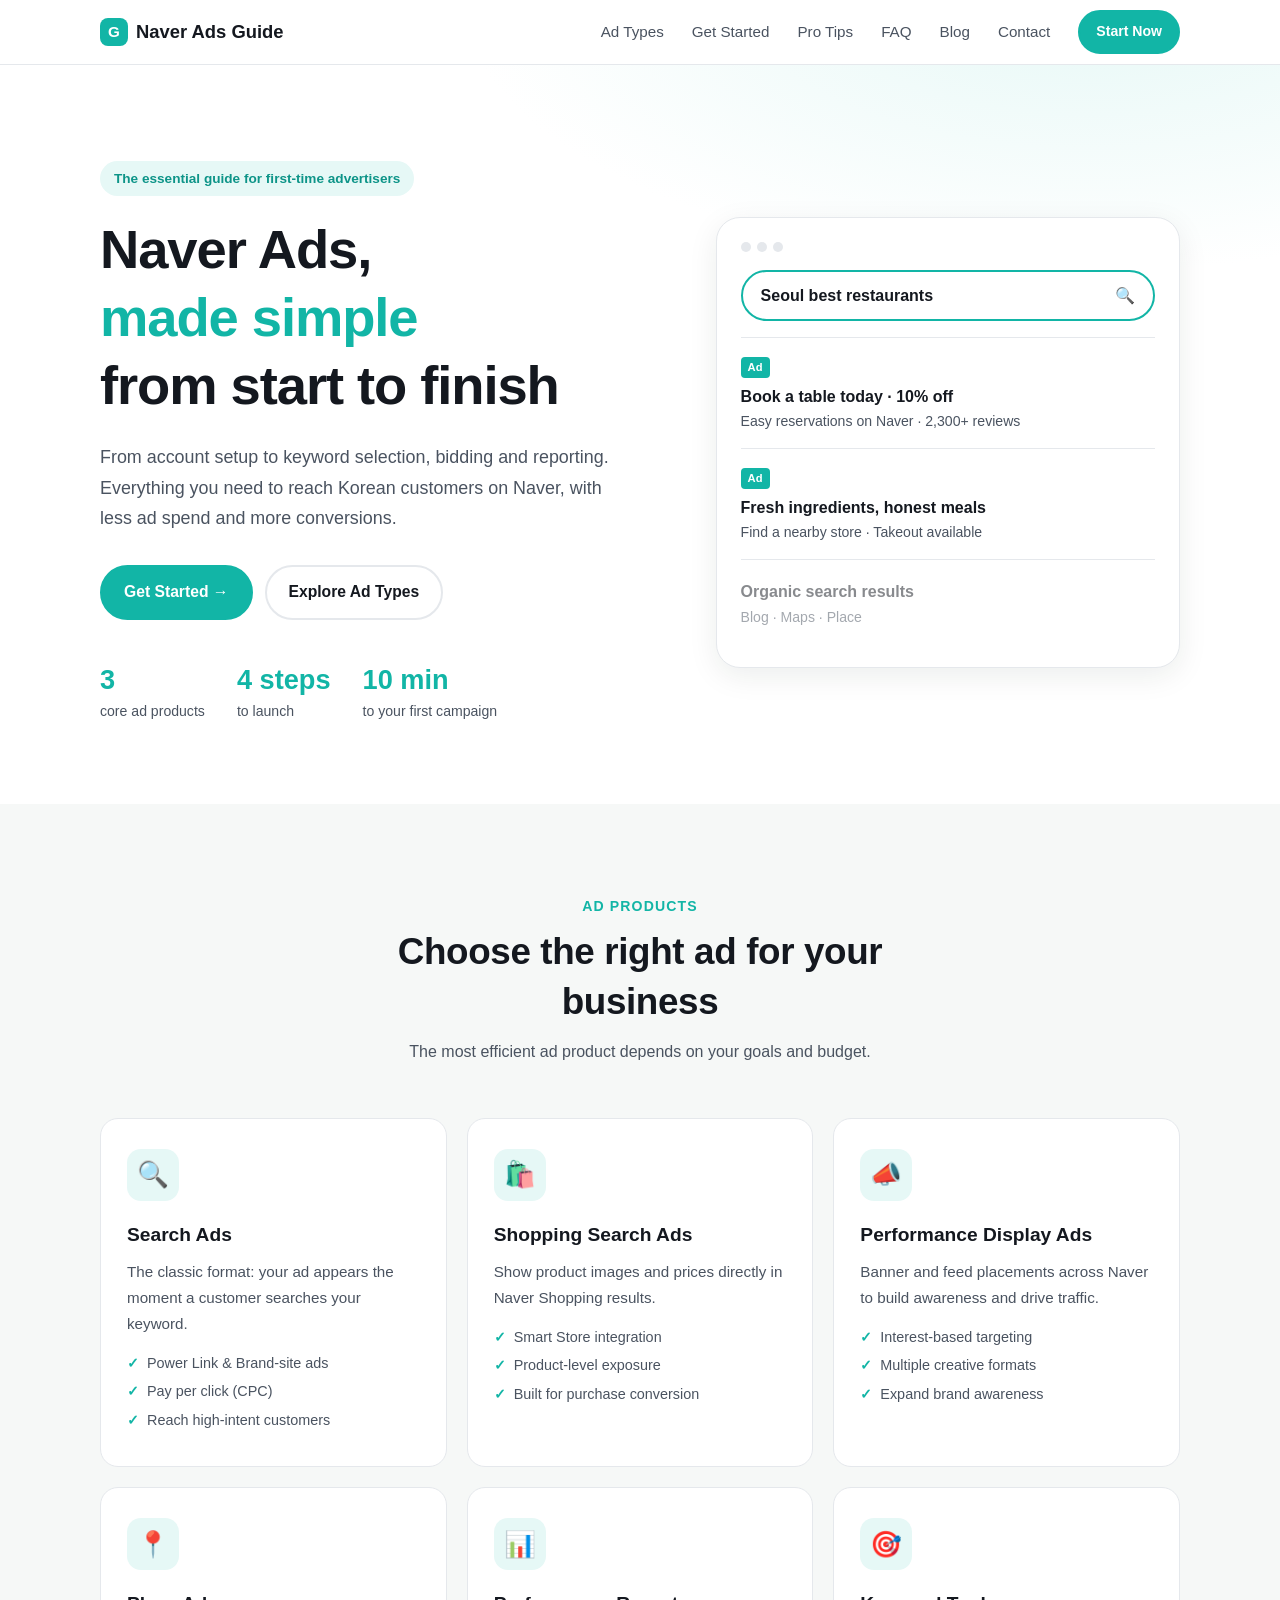
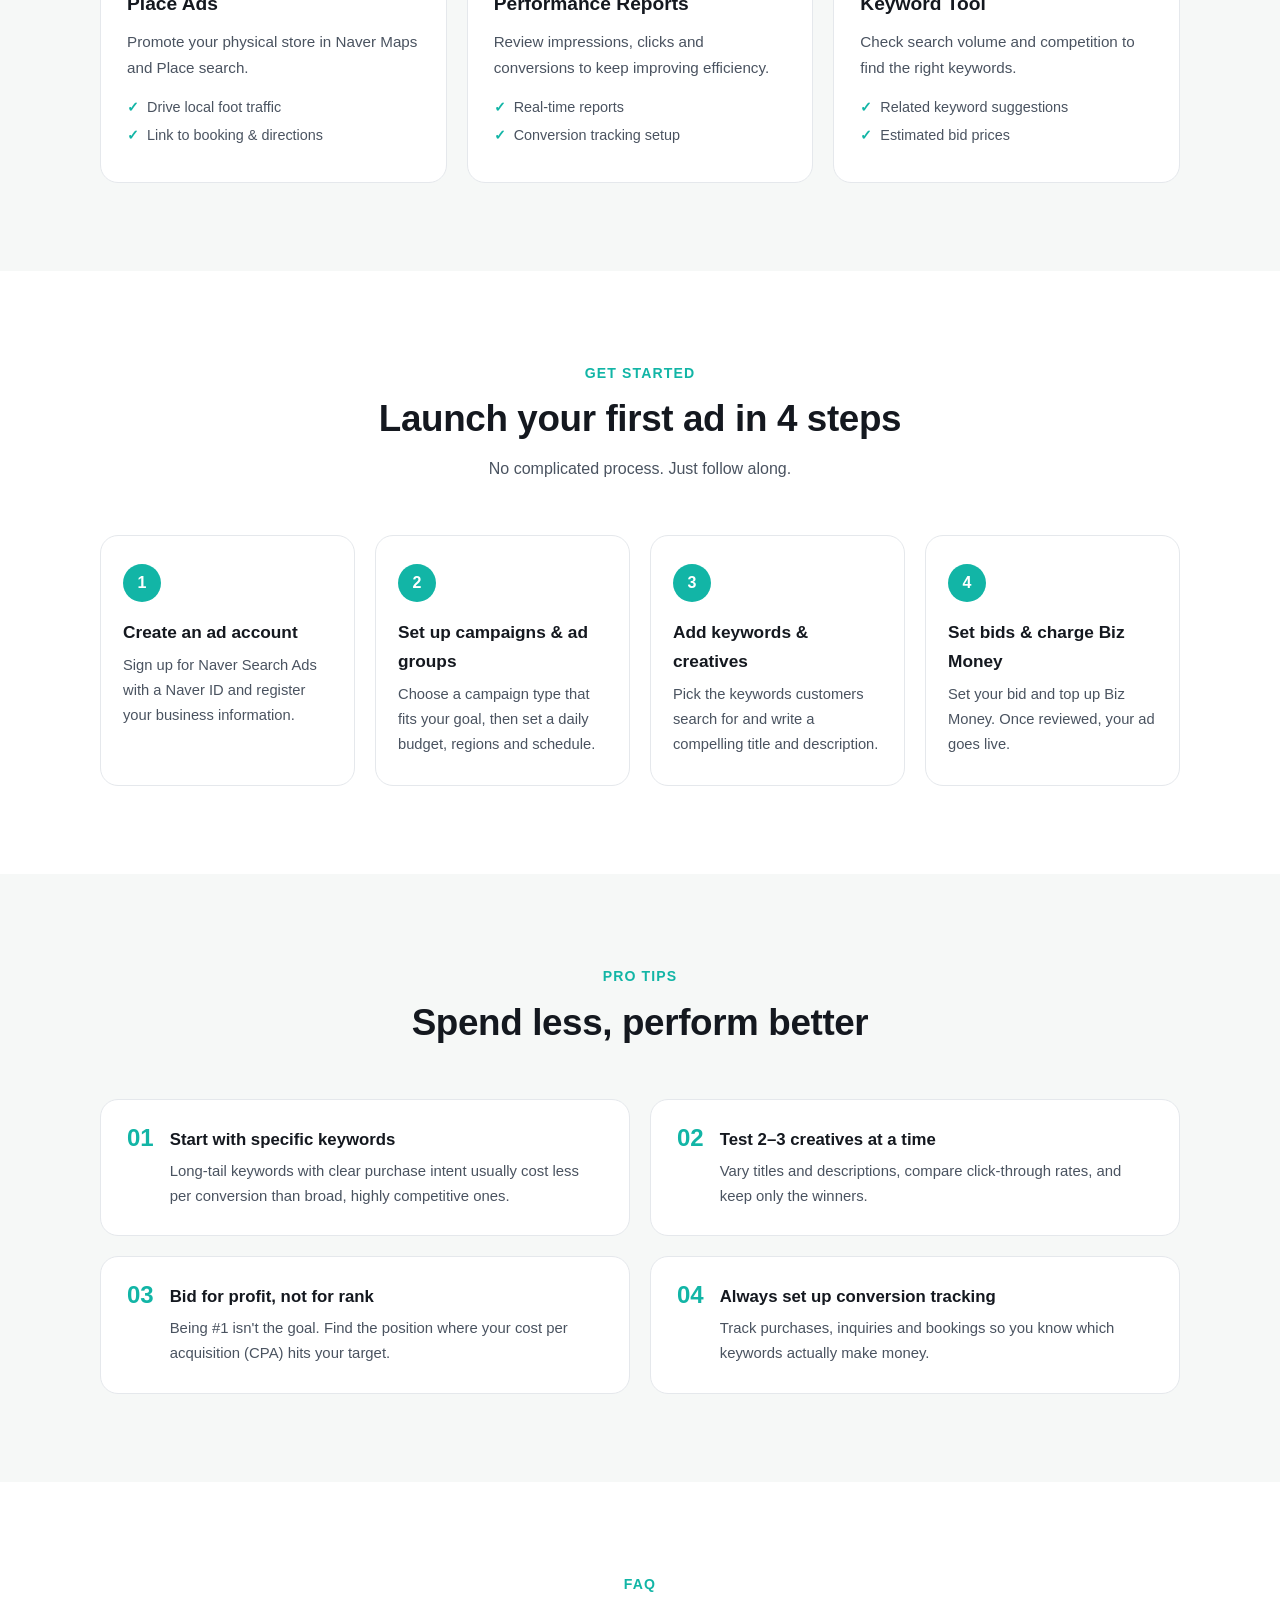
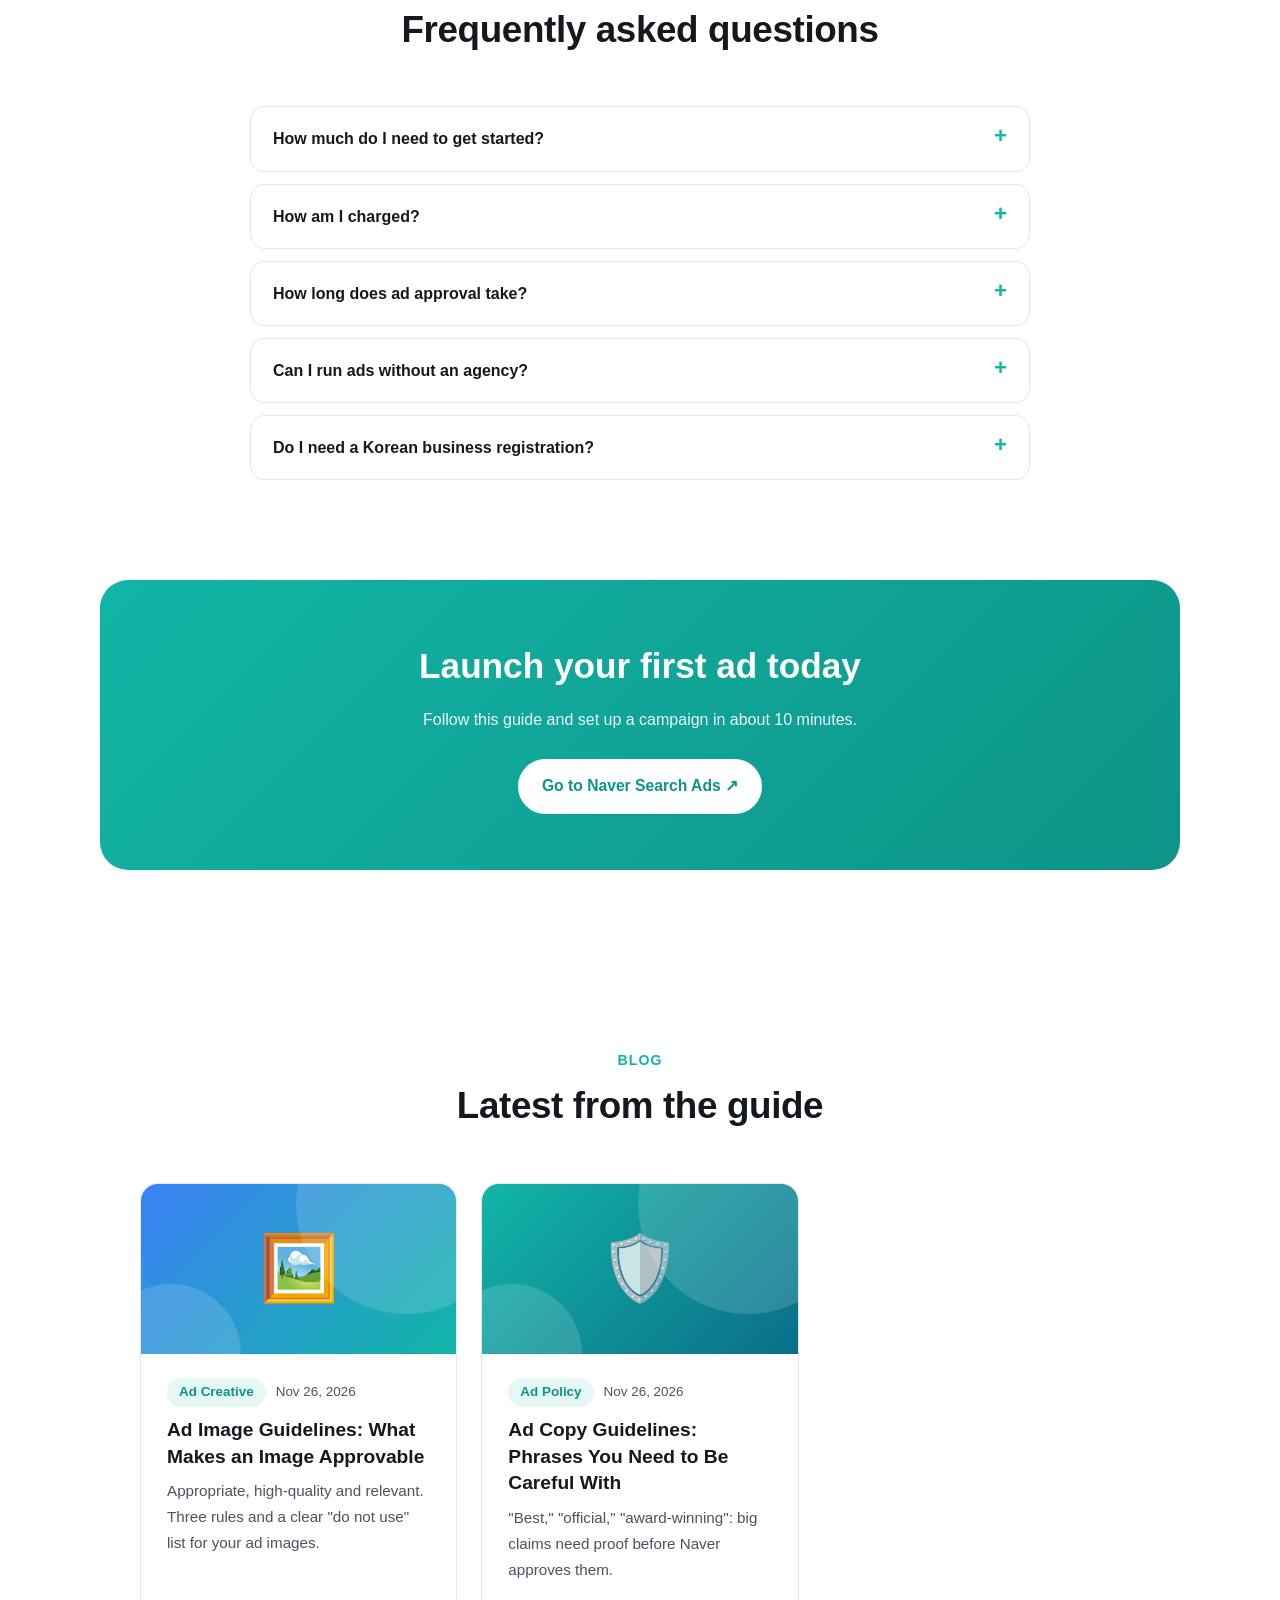
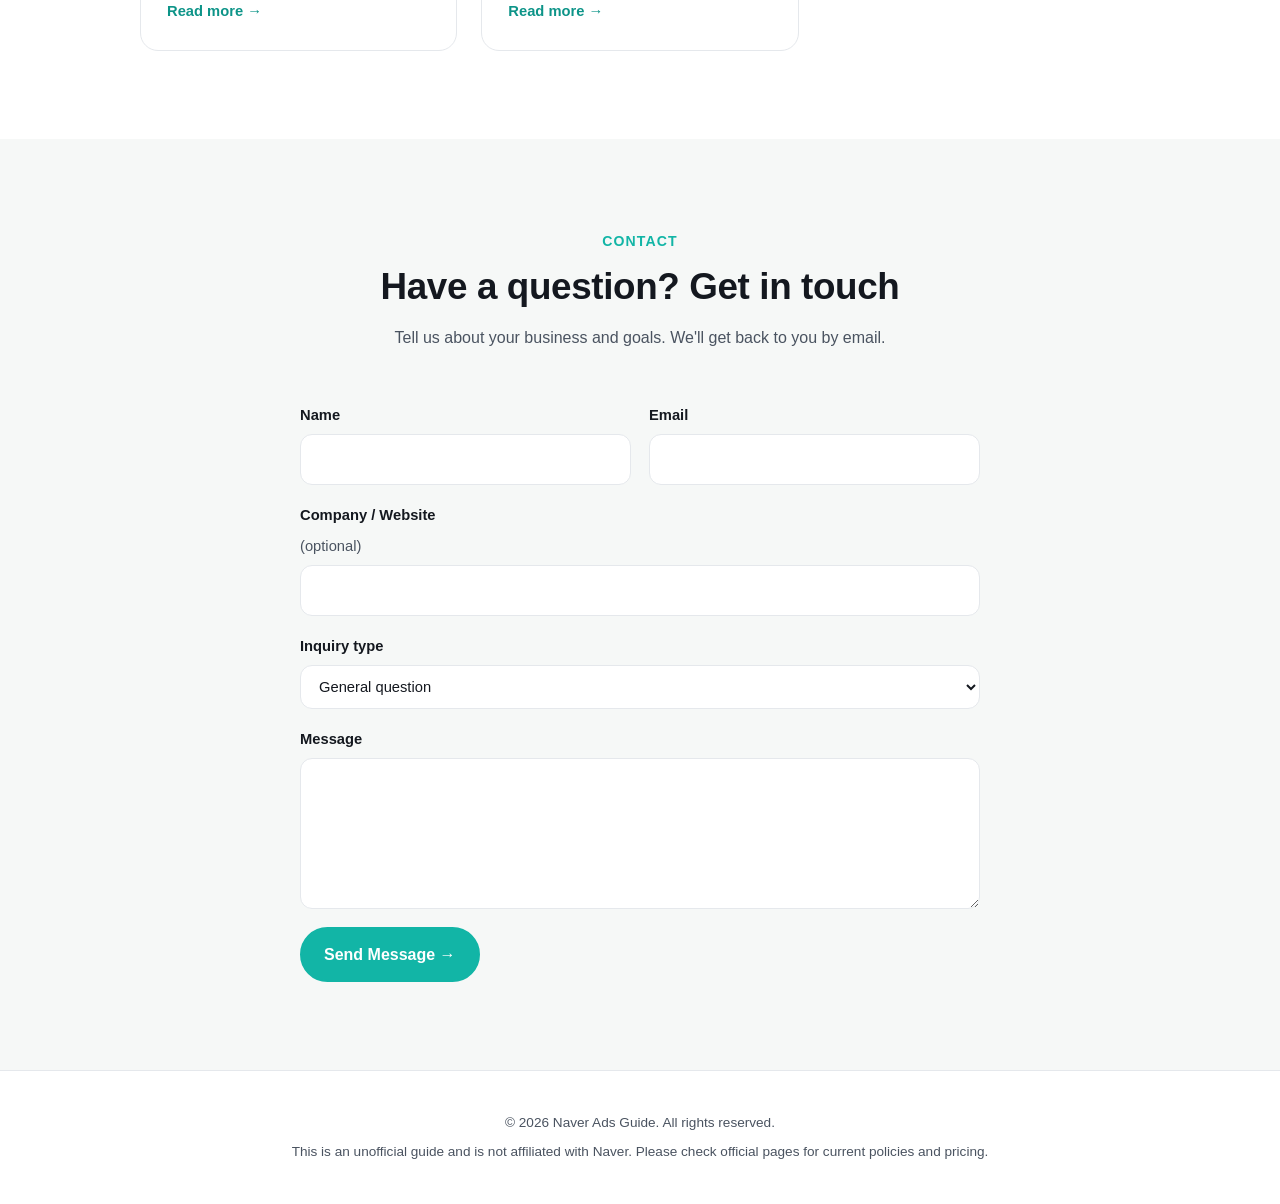
==== commit 0ff537c1: "포스트 수정" ====
--- a/index.html
+++ b/index.html
@@ -167,11 +167,23 @@
         <h2>Latest from the guide</h2>
       </div>
       <div class="post-list">
+        <a class="post-card" href="blog/ad-image-guidelines.html">
+          <div class="thumb c2" aria-hidden="true">🖼️</div>
+          <div class="card-body">
+            <div class="post-meta"><span class="pill">Ad Creative</span><time datetime="2026-11-26">Nov 26, 2026</time></div>
+            <h3>Ad Image Guidelines: What Makes an Image Approvable</h3>
+            <p>Appropriate, high-quality and relevant. Three rules and a clear "do not use" list for your ad images.</p>
+            <span class="more">Read more →</span>
+          </div>
+        </a>
         <a class="post-card" href="blog/ad-copy-guidelines.html">
-          <div class="post-meta"><span class="pill">Ad Policy</span><time datetime="2026-11-26">Nov 26, 2026</time></div>
-          <h3>Ad Copy Guidelines: Phrases You Need to Be Careful With</h3>
-          <p>Superlatives, exclusivity claims and awards need proof before Naver approves them. Here is what to know.</p>
-          <span class="more">Read more →</span>
+          <div class="thumb c1" aria-hidden="true">🛡️</div>
+          <div class="card-body">
+            <div class="post-meta"><span class="pill">Ad Policy</span><time datetime="2026-11-26">Nov 26, 2026</time></div>
+            <h3>Ad Copy Guidelines: Phrases You Need to Be Careful With</h3>
+            <p>"Best," "official," "award-winning": big claims need proof before Naver approves them.</p>
+            <span class="more">Read more →</span>
+          </div>
         </a>
       </div>
     </div>
--- a/style.css
+++ b/style.css
@@ -208,32 +208,99 @@
   .contact .btn { justify-self: stretch; }
 }
 
-/* Blog post */
-.post { max-width: 760px; margin: 0 auto; background: var(--card); border: 1px solid var(--line); border-radius: var(--radius); padding: 40px 36px; }
-.post-head { margin-bottom: 28px; padding-bottom: 24px; border-bottom: 1px solid var(--line); }
-.post-meta { display: flex; align-items: center; gap: 12px; font-size: .85rem; color: var(--ink-2); margin-bottom: 12px; }
+/* ===== Blog: list ===== */
+.post-list { display: grid; grid-template-columns: repeat(auto-fill, minmax(300px, 1fr)); gap: 24px; max-width: 1000px; margin: 0 auto; }
+.post-card { display: flex; flex-direction: column; background: var(--card); border: 1px solid var(--line); border-radius: var(--radius); overflow: hidden; transition: transform .2s, box-shadow .2s, border-color .2s; }
+.post-card:hover { transform: translateY(-6px); box-shadow: var(--shadow); border-color: var(--brand); }
+.thumb { position: relative; height: 170px; display: grid; place-items: center; font-size: 4rem; overflow: hidden; }
+.thumb::before, .thumb::after, .post-hero::before, .post-hero::after { content: ""; position: absolute; border-radius: 50%; background: rgba(255,255,255,.14); }
+.thumb::before { width: 220px; height: 220px; right: -60px; top: -90px; }
+.thumb::after { width: 140px; height: 140px; left: -40px; bottom: -70px; }
+.c1 { background: linear-gradient(135deg, #12b5a6, #0b6e8a); }
+.c2 { background: linear-gradient(135deg, #3b82f6, #12b5a6); }
+.card-body { padding: 24px 26px 26px; display: flex; flex-direction: column; flex: 1; }
+.post-card h3 { font-size: 1.2rem; line-height: 1.4; margin-bottom: 8px; }
+.post-card p { color: var(--ink-2); font-size: .95rem; margin-bottom: 16px; }
+.post-card .more { margin-top: auto; color: var(--brand-dark); font-weight: 700; font-size: .92rem; }
+.post-meta { display: flex; align-items: center; flex-wrap: wrap; gap: 10px; font-size: .84rem; color: var(--ink-2); margin-bottom: 10px; }
 .pill { background: var(--brand-soft); color: var(--brand-dark); font-weight: 700; padding: 3px 12px; border-radius: 999px; }
-@media (prefers-color-scheme: dark) { .pill { color: var(--brand); } }
-.post h3 { font-size: clamp(1.4rem, 3vw, 1.9rem); line-height: 1.35; margin-bottom: 10px; }
-.post-head p { color: var(--ink-2); }
-.post h4 { font-size: 1.12rem; margin: 28px 0 8px; }
-.post p { margin-bottom: 10px; }
-.post ol, .post ul { margin: 0 0 12px 22px; }
-.post li { margin-bottom: 6px; }
-.post li::marker { color: var(--brand); font-weight: 700; }
-.note { background: var(--brand-soft); border-left: 4px solid var(--brand); border-radius: 10px; padding: 16px 20px; margin-top: 16px; }
-.note p { margin-bottom: 6px; }
-.note .fine { font-size: .85rem; color: var(--ink-2); margin-bottom: 0; }
-@media (max-width: 640px) { .post { padding: 26px 20px; } }
-
-/* Blog list & post page */
-.post-list { display: grid; grid-template-columns: repeat(auto-fill, minmax(300px, 1fr)); gap: 20px; max-width: 1000px; margin: 0 auto; }
-.post-card { display: block; background: var(--card); border: 1px solid var(--line); border-radius: var(--radius); padding: 28px 26px; transition: transform .2s, box-shadow .2s, border-color .2s; }
-.post-card:hover { transform: translateY(-6px); box-shadow: var(--shadow); border-color: var(--brand); }
-.post-card h3 { font-size: 1.2rem; line-height: 1.4; margin-bottom: 8px; }
-.post-card p { color: var(--ink-2); font-size: .95rem; margin-bottom: 14px; }
-.post-card .more { color: var(--brand-dark); font-weight: 700; font-size: .92rem; }
-@media (prefers-color-scheme: dark) { .post-card .more { color: var(--brand); } }
-.back { max-width: 760px; margin: 0 auto 16px; font-weight: 600; }
-.back a { color: var(--brand-dark); }
-@media (prefers-color-scheme: dark) { .back a { color: var(--brand); } }
+@media (prefers-color-scheme: dark) { .post-card .more, .pill { color: var(--brand); } }
+
+/* ===== Blog: article page ===== */
+.post-hero { position: relative; overflow: hidden; color: #fff; padding: 64px 0 90px; }
+.post-hero::before { width: 520px; height: 520px; right: -140px; top: -220px; }
+.post-hero::after { width: 300px; height: 300px; left: -100px; bottom: -160px; }
+.narrow { max-width: 780px; }
+.post-hero .wrap { position: relative; z-index: 1; }
+.post-hero .back a { color: rgba(255,255,255,.85); font-weight: 600; font-size: .92rem; }
+.post-hero .back a:hover { color: #fff; }
+.post-hero .post-meta { color: rgba(255,255,255,.85); margin-top: 28px; }
+.post-hero .pill { background: rgba(255,255,255,.2); color: #fff; }
+.post-hero h1 { font-size: clamp(1.9rem, 4.6vw, 3rem); line-height: 1.25; margin: 6px 0 16px; }
+.post-hero .lede { font-size: 1.15rem; color: rgba(255,255,255,.92); max-width: 640px; }
+.post-hero .art { position: absolute; z-index: 1; right: max(24px, calc(50% - 540px)); bottom: 38px; font-size: 5.5rem; line-height: 1; filter: drop-shadow(0 10px 20px rgba(0,0,0,.25)); }
+.byline { display: flex; align-items: center; gap: 12px; margin-top: 26px; font-size: .9rem; color: rgba(255,255,255,.9); }
+.avatar { width: 38px; height: 38px; border-radius: 50%; background: #fff; color: var(--brand-dark); display: grid; place-items: center; font-weight: 800; }
+
+.article { max-width: 780px; margin: -48px auto 0; position: relative; z-index: 2; background: var(--card); border: 1px solid var(--line); border-radius: 24px; box-shadow: var(--shadow); padding: 44px 44px 36px; }
+.article > p, .article li { font-size: 1.05rem; line-height: 1.85; }
+.article > p { margin-bottom: 16px; color: var(--ink); }
+.article h2 { font-size: 1.55rem; line-height: 1.35; margin: 44px 0 14px; letter-spacing: -.01em; }
+.article h2 .num { display: inline-grid; place-items: center; width: 34px; height: 34px; margin-right: 10px; border-radius: 10px; background: var(--brand); color: #fff; font-size: 1rem; vertical-align: 3px; }
+.article h3 { font-size: 1.12rem; margin-bottom: 6px; }
+
+.tldr { background: var(--brand-soft); border-radius: 16px; padding: 22px 26px; margin: 0 0 8px; }
+.tldr b { display: block; color: var(--brand-dark); font-size: .8rem; letter-spacing: .1em; margin-bottom: 8px; }
+.tldr ul { list-style: none; }
+.tldr li { padding-left: 26px; position: relative; margin-bottom: 6px; font-size: 1rem; }
+.tldr li::before { content: "✓"; position: absolute; left: 0; color: var(--brand-dark); font-weight: 800; }
+@media (prefers-color-scheme: dark) { .tldr b, .tldr li::before { color: var(--brand); } }
+
+.tiles { display: grid; grid-template-columns: repeat(3, 1fr); gap: 14px; margin: 18px 0; }
+.tile { border: 1px solid var(--line); border-radius: 16px; padding: 20px 18px; background: var(--bg-alt); }
+.tile .ic { font-size: 1.7rem; display: block; margin-bottom: 8px; }
+.tile h3 { font-size: 1.02rem; }
+.tile p { font-size: .92rem; color: var(--ink-2); line-height: 1.6; }
+.tile .eg { margin-top: 10px; font-size: .82rem; font-weight: 700; color: var(--brand-dark); }
+@media (prefers-color-scheme: dark) { .tile .eg { color: var(--brand); } }
+
+.pullquote { margin: 24px 0; padding: 6px 0 6px 22px; border-left: 4px solid var(--brand); font-size: 1.2rem; font-weight: 700; line-height: 1.55; }
+
+.dd { display: grid; grid-template-columns: 1fr 1fr; gap: 14px; margin: 18px 0; }
+.dd > div { border-radius: 16px; padding: 20px 22px; border: 1px solid var(--line); }
+.dd h3 { display: flex; align-items: center; gap: 8px; margin-bottom: 10px; }
+.dd ul { list-style: none; }
+.dd li { position: relative; padding-left: 26px; margin-bottom: 8px; font-size: .98rem !important; line-height: 1.6 !important; }
+.dd .do { background: var(--brand-soft); border-color: transparent; }
+.dd .do li::before { content: "✓"; position: absolute; left: 0; font-weight: 800; color: var(--brand-dark); }
+.dd .dont { background: #fdeeee; border-color: transparent; }
+.dd .dont li::before { content: "✕"; position: absolute; left: 0; font-weight: 800; color: #d93b3b; }
+@media (prefers-color-scheme: dark) { .dd .dont { background: #2a1517; } .dd .do li::before { color: var(--brand); } }
+
+.rules { list-style: none; margin: 16px 0; counter-reset: r; }
+.rules li { counter-increment: r; position: relative; padding: 14px 16px 14px 56px; margin-bottom: 10px; border: 1px solid var(--line); border-radius: 14px; background: var(--bg-alt); font-size: 1rem !important; line-height: 1.65 !important; }
+.rules li::before { content: counter(r); position: absolute; left: 14px; top: 14px; width: 28px; height: 28px; border-radius: 50%; background: #d93b3b; color: #fff; display: grid; place-items: center; font-weight: 800; font-size: .85rem; }
+.rules.ok li::before { background: var(--brand); }
+.rules small { display: block; margin-top: 4px; color: var(--ink-2); font-size: .88rem; }
+
+.callout { display: flex; gap: 14px; margin: 22px 0; padding: 18px 20px; border-radius: 16px; background: var(--bg-alt); border: 1px solid var(--line); }
+.callout .ic { font-size: 1.5rem; line-height: 1.4; }
+.callout p { font-size: .98rem; line-height: 1.7; margin: 0; color: var(--ink-2); }
+.callout b { color: var(--ink); }
+
+.checklist { margin-top: 40px; padding: 26px 28px; border-radius: 18px; background: linear-gradient(135deg, var(--brand), #0b6e8a); color: #fff; }
+.checklist h2 { margin: 0 0 12px !important; font-size: 1.25rem; }
+.checklist ul { list-style: none; }
+.checklist li { padding-left: 28px; position: relative; margin-bottom: 8px; font-size: 1rem !important; line-height: 1.6 !important; }
+.checklist li::before { content: "☑"; position: absolute; left: 0; }
+
+.post-nav { display: flex; justify-content: space-between; gap: 16px; margin: 36px 0 0; padding-top: 22px; border-top: 1px solid var(--line); font-weight: 700; }
+.post-nav a { color: var(--brand-dark); }
+@media (prefers-color-scheme: dark) { .post-nav a { color: var(--brand); } }
+
+@media (max-width: 760px) {
+  .post-hero { padding: 44px 0 76px; }
+  .post-hero .art { display: none; }
+  .article { margin: -40px 12px 0; padding: 28px 20px 24px; border-radius: 20px; }
+  .tiles, .dd { grid-template-columns: 1fr; }
+}
